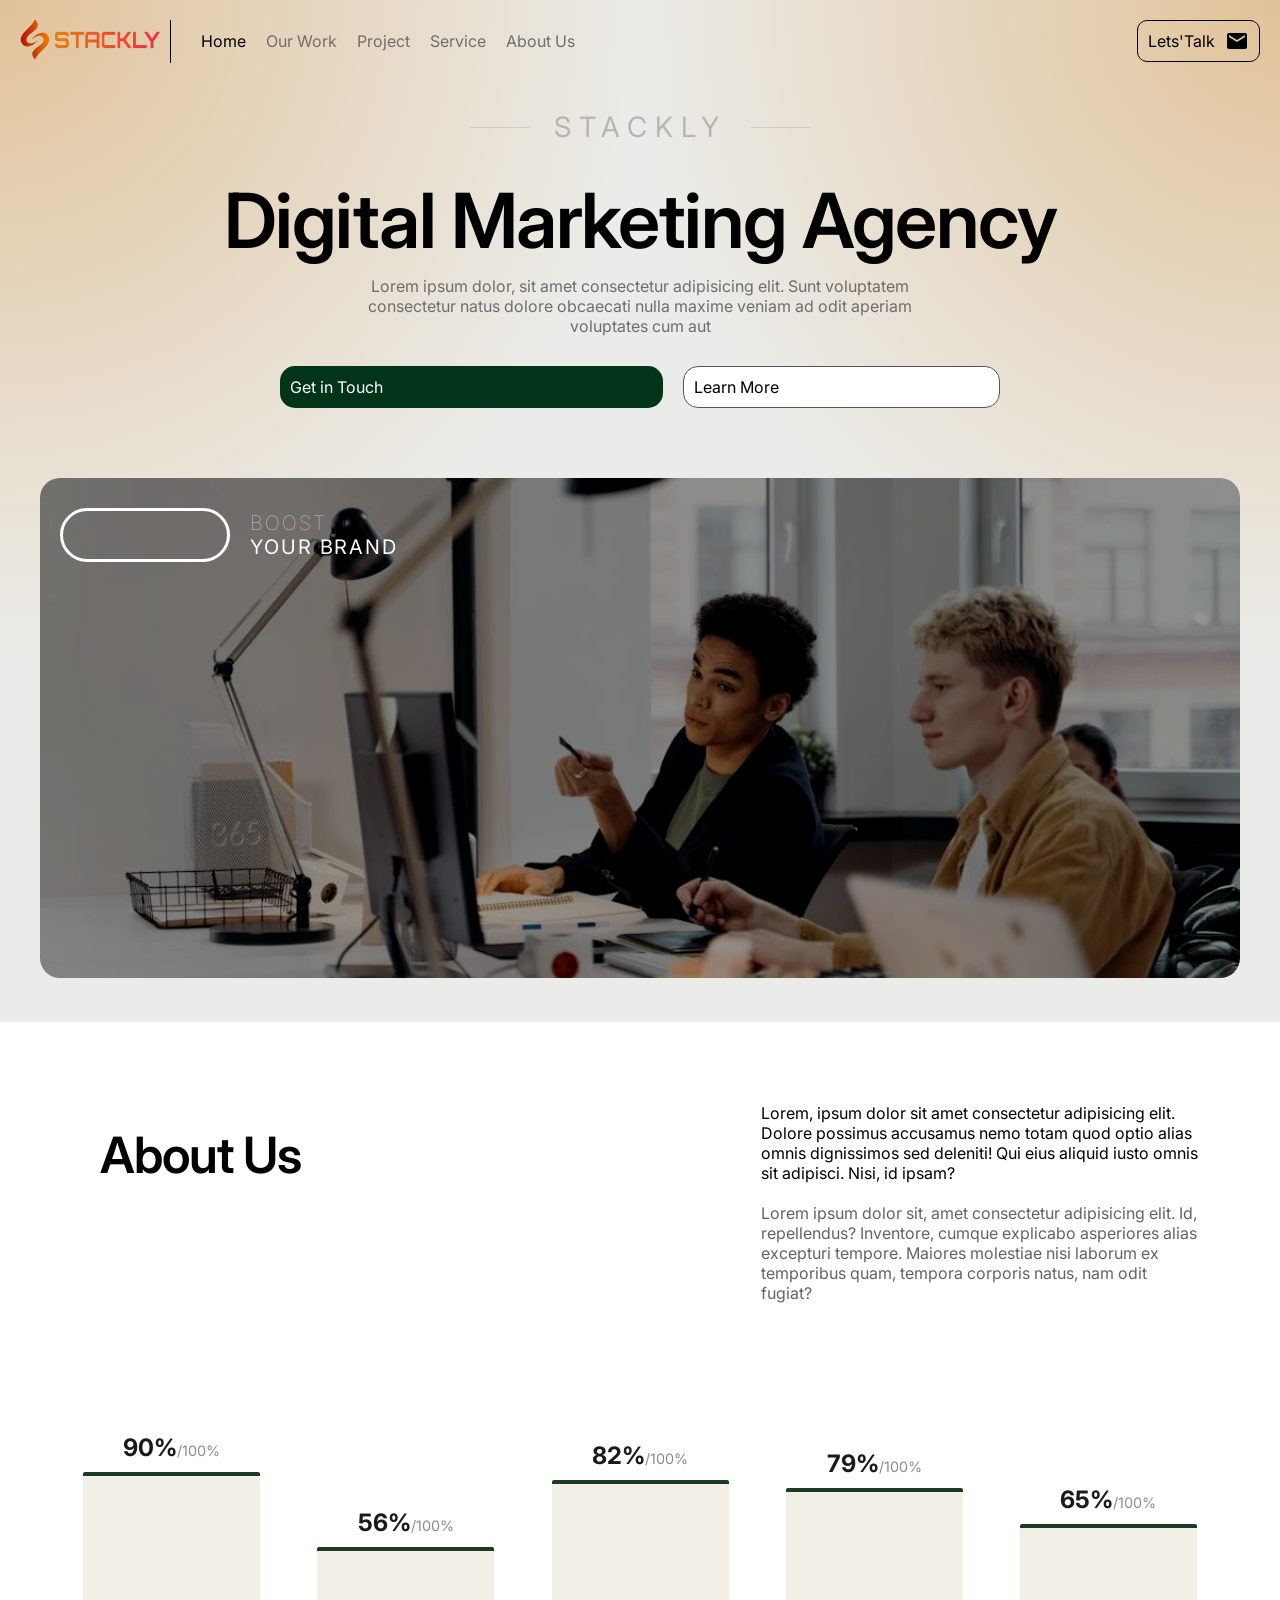
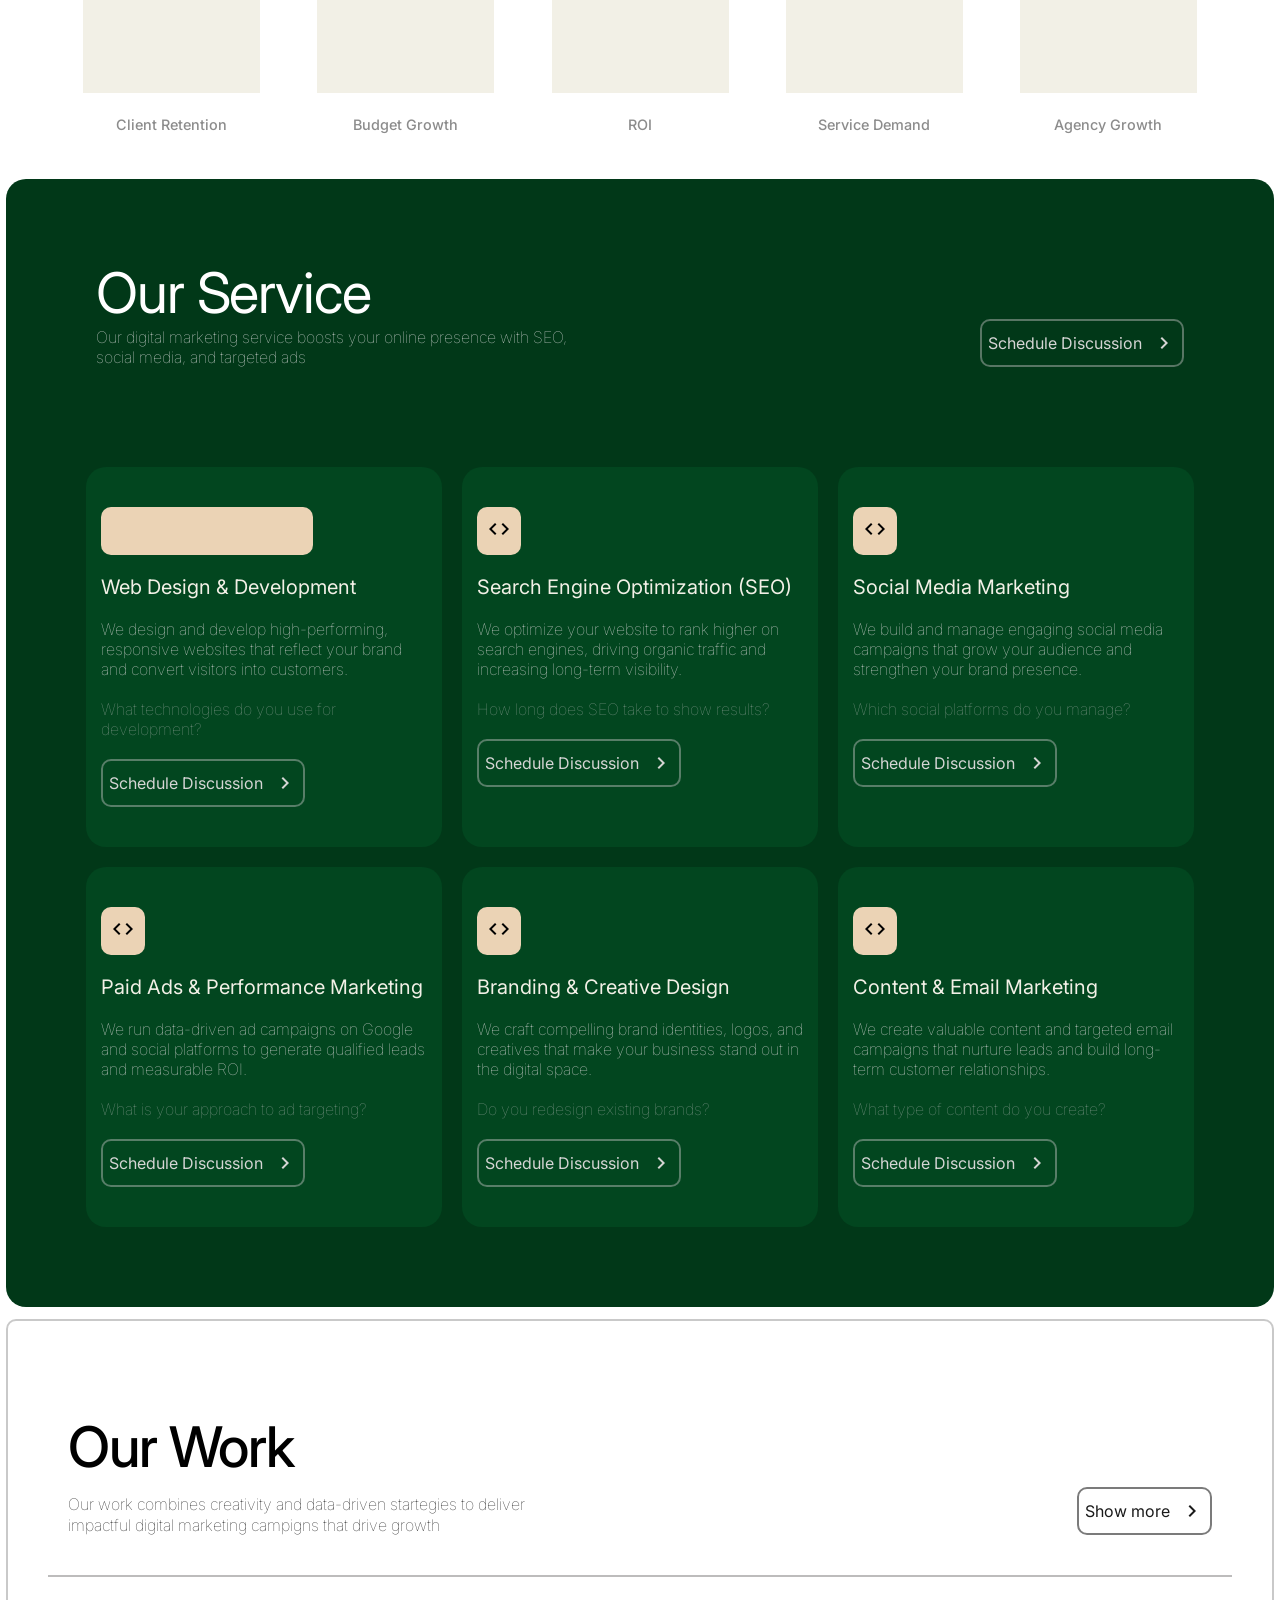
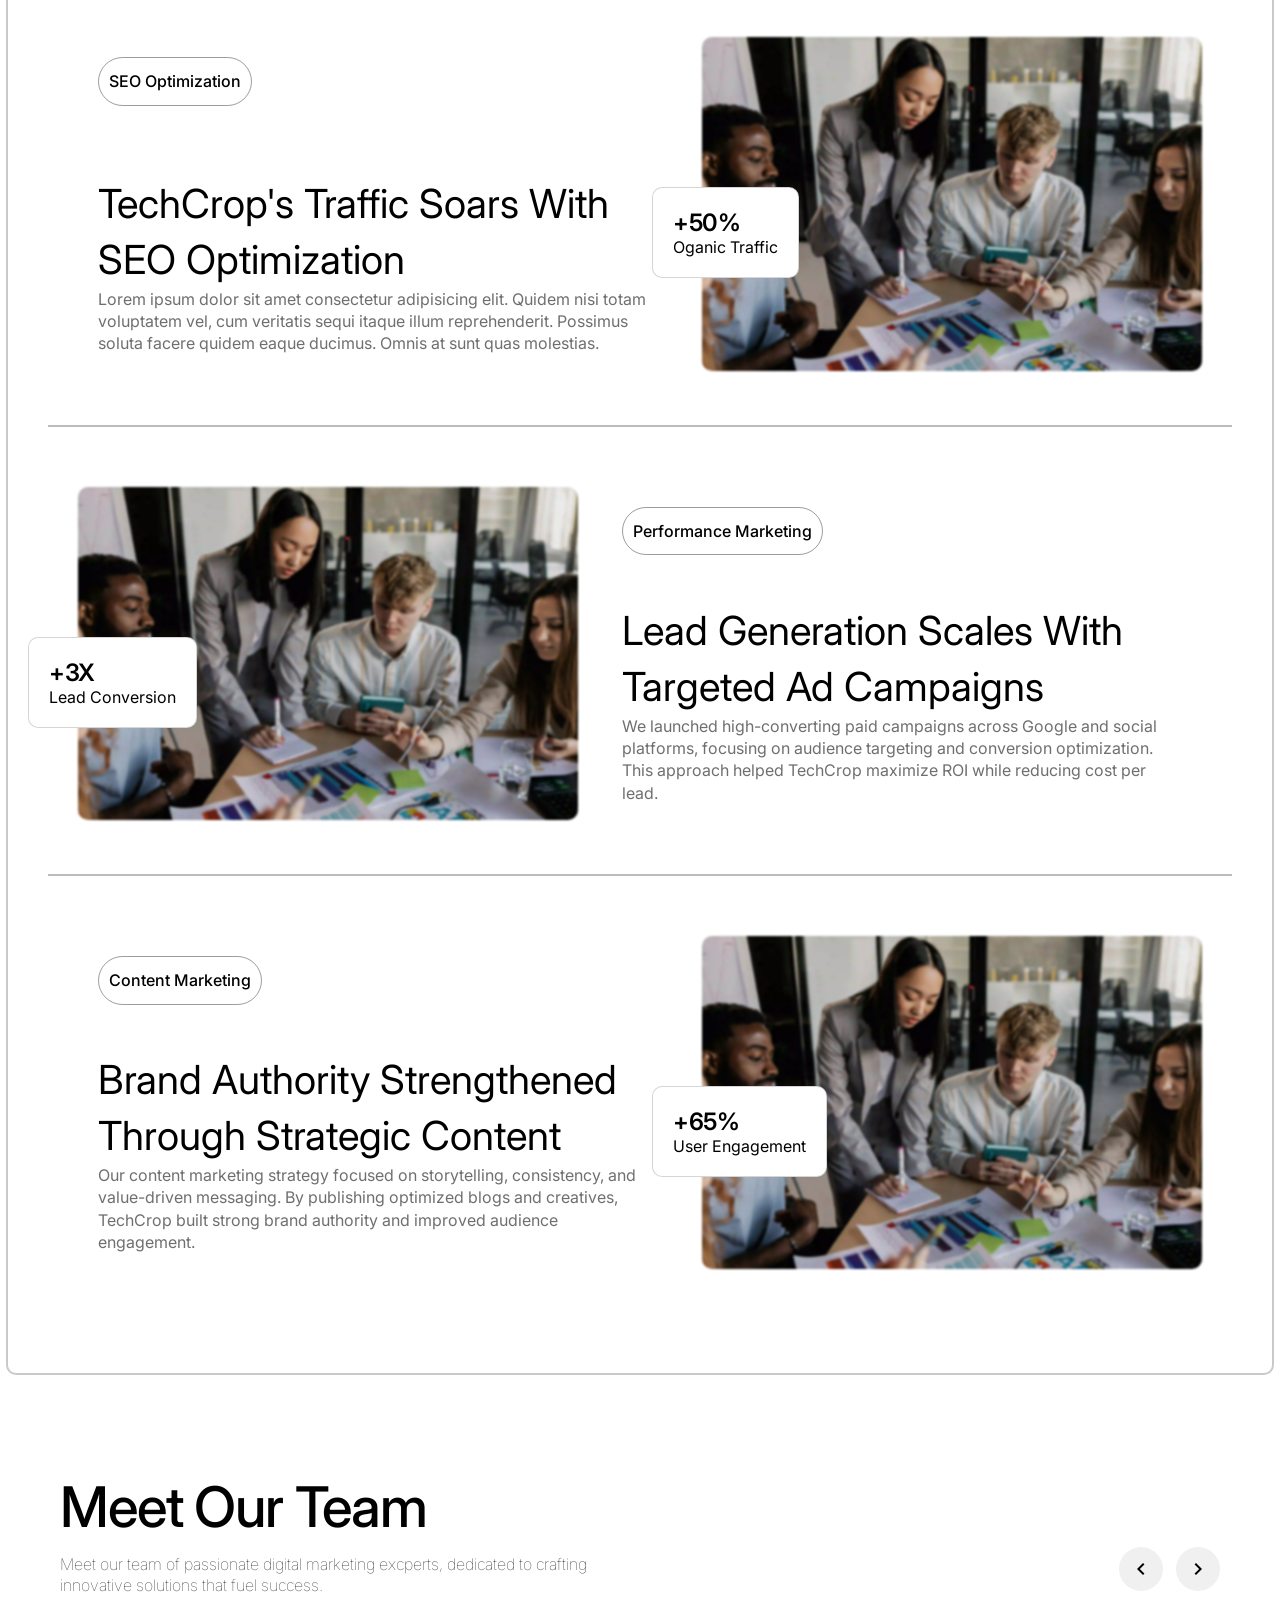
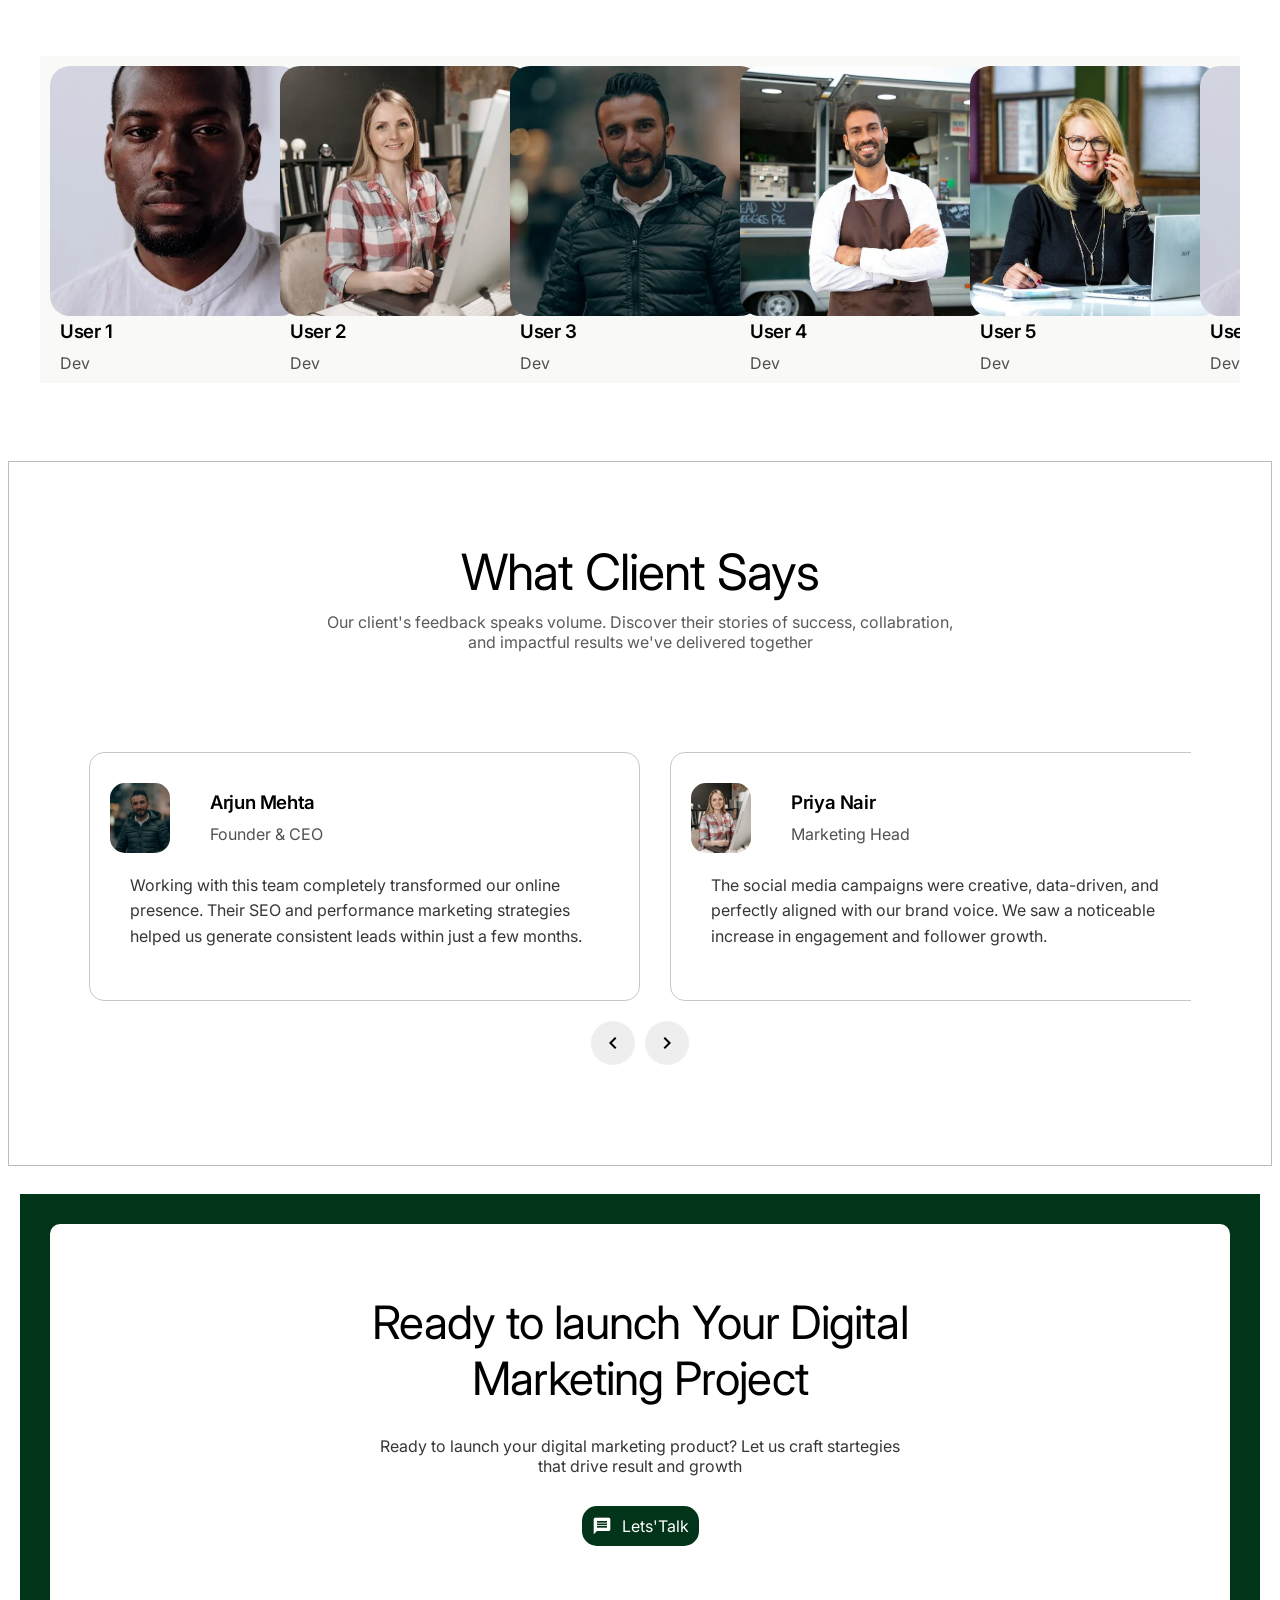
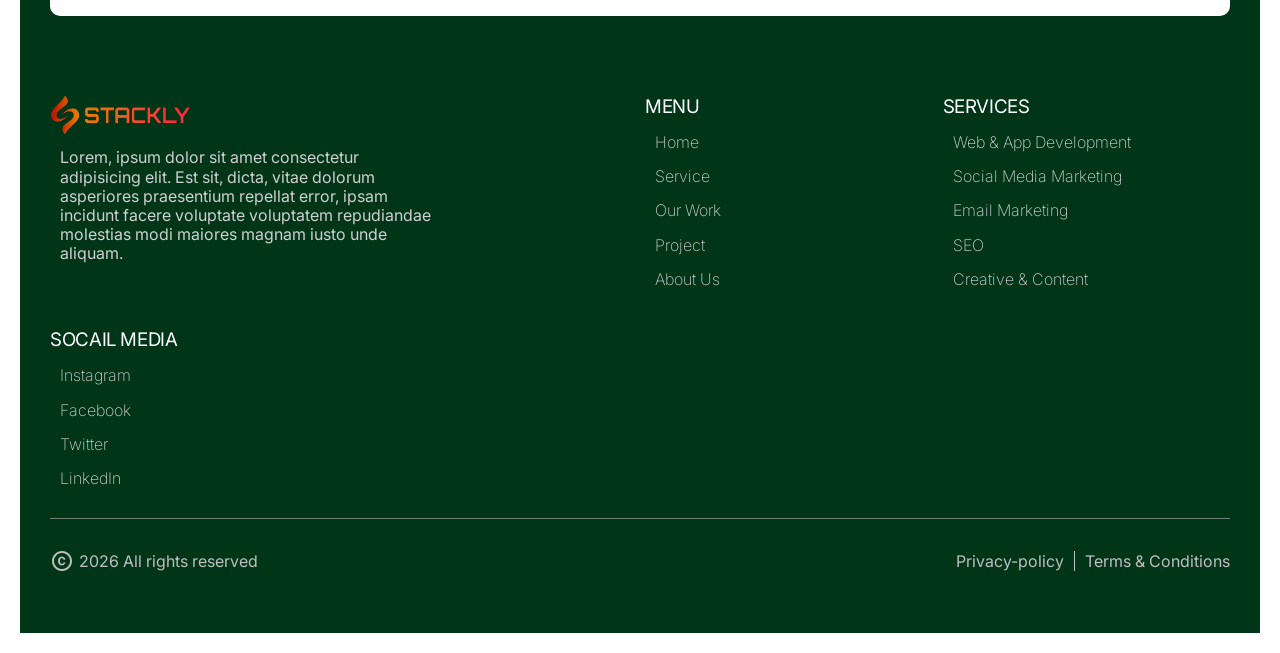
==== index.html @ a21415d7 "Created Homepage" ====
<!DOCTYPE html>
<html lang="en">

<head>
    <meta charset="UTF-8">
    <meta name="viewport" content="width=device-width, initial-scale=1.0">
    <title>Home || Digital Marketing</title>
    <link rel="stylesheet" href="style.css">
    <link href="https://fonts.googleapis.com/icon?family=Material+Icons" rel="stylesheet">
    <link rel="stylesheet" href="https://cdnjs.cloudflare.com/ajax/libs/font-awesome/6.5.1/css/all.min.css">
    <link href="https://cdn.jsdelivr.net/npm/aos@2.3.4/dist/aos.css" rel="stylesheet">
    <link rel="preconnect" href="https://fonts.googleapis.com">
    <link rel="preconnect" href="https://fonts.gstatic.com" crossorigin>
    <link href="https://fonts.googleapis.com/css2?family=Inter:wght@300;400;500;600;700&display=swap" rel="stylesheet">
</head>

<body>
    <header id="main-header">
        <div class="head-cls">
            <div class="head-left">
                <a href="index.html" class="head-logo">
                    <img src="./assets/stackly-logo.webp" alt="Stackly Logo" class="logo">
                </a>
                <div class="menu-items" id="navMenu">
                    <a href="index.html" class="active">Home</a>
                    <a href="404page.html">Our Work</a>
                    <a href="404page.html">Project</a>
                    <a href="404page.html">Service</a>
                    <a href="404page.html">About Us</a>
                    <div class="close-btn material-icons" id="closeMenu">close</div>
                </div>
            </div>
            <div class="head-btn">
                <a href="404page.html">Lets'Talk <span class="material-icons">mail</span> </a>
            </div>
            <div class="hamburger" id="hamburger">
                <span class="material-icons">menu</span>
            </div>
        </div>
    </header>
    <section class="hero">
        <div class="container hero-content">
            <div class="brand-line">
                <span></span>
                <h2 class="brand-text">STACKLY</h2>
                <span></span>
            </div>
            <div class="hero-head">
                <h1>Digital Marketing Agency</h1>
            </div>
            <div class="hero-desc">
                <p>Lorem ipsum dolor, sit amet consectetur adipisicing elit. Sunt voluptatem consectetur natus dolore
                    obcaecati nulla maxime veniam ad odit aperiam voluptates cum aut</p>
            </div>
            <div class="hero-btn">
                <a href="404page.html" class="btn-primary">Get in Touch <span
                        class="material-icons">arrow_outward</span> </a>
                <a href="404page.html" class="btn-secondary">Learn More
                    <span class="material-icons">south_east</span>
                </a>
            </div>
        </div>
        <div class="brand">
            <div class="brand-image">
                <img src="./assets/hero.webp" alt="Hero Image" loading="lazy">
            </div>
            <div class="brand-overlay">
                <div class="brand-icon">
                    <span class="material-icons">rocket</span>
                </div>
                <p>Boost <br> <span>your Brand</span></p>
            </div>
        </div>
    </section>
    <section class="about-us">
        <div class="about-head">
            <h1 class="sec-head">About Us</h1>
            <div class="about-desc">
                <p>Lorem, ipsum dolor sit amet consectetur adipisicing elit. Dolore possimus accusamus nemo totam quod
                    optio alias omnis dignissimos sed deleniti! Qui eius aliquid iusto omnis sit adipisci. Nisi, id
                    ipsam?</p>
                <p class="about-dim">Lorem ipsum dolor sit, amet consectetur adipisicing elit. Id, repellendus?
                    Inventore, cumque explicabo asperiores alias excepturi tempore. Maiores molestiae nisi laborum ex
                    temporibus quam, tempora corporis natus, nam odit fugiat?</p>
            </div>
        </div>

        <div class="chart-wrapper">

            <div class="bar-column">
                <div class="bar-value">90%<span>/100%</span></div>
                <div class="bar-visual" style="--h: 90%;"></div>
                <div class="bar-label">Client Retention</div>
            </div>

            <div class="bar-column">
                <div class="bar-value">56%<span>/100%</span></div>
                <div class="bar-visual" style="--h: 56%;"></div>
                <div class="bar-label">Budget Growth</div>
            </div>

            <div class="bar-column">
                <div class="bar-value">82%<span>/100%</span></div>
                <div class="bar-visual" style="--h: 82%;"></div>
                <div class="bar-label">ROI</div>
            </div>

            <div class="bar-column">
                <div class="bar-value">79%<span>/100%</span></div>
                <div class="bar-visual" style="--h: 79%;"></div>
                <div class="bar-label">Service Demand</div>
            </div>

            <div class="bar-column">
                <div class="bar-value">65%<span>/100%</span></div>
                <div class="bar-visual" style="--h: 65%;"></div>
                <div class="bar-label">Agency Growth</div>
            </div>

        </div>
    </section>
    <section class="services">
        <div class="services-container">
            <div class="services-head-content">
                <div>
                    <h1>Our Service</h1>
                    <p>Our digital marketing service boosts your online presence with SEO,<br>social media, and targeted
                        ads</p>
                </div>
                <div>
                    <a href="404page.html" class="btn-transperant"> Schedule Discussion <span
                            class="material-icons">chevron_right</span> </a>
                </div>
            </div>
            <div class="services-card-grid">
                <div class="services-card">
                    <div class="services-icon"><span class="material-icons">terminal</span></div>
                    <div class="services-head">Web Design & Development</div>
                    <div class="services-desc">We design and develop high-performing, responsive websites that reflect
                        your brand and convert visitors into customers.</div>
                    <div class="services-faq">What technologies do you use for development?</div>
                    <div class="services-cta"><a href="404page.html" class="btn-transperant">Schedule Discussion <span
                                class="material-icons">chevron_right</span> </a></div>
                </div>
                <div class="services-card">
                    <div class="services-icon"><span class="material-icons">code</span></div>
                    <div class="services-head">Search Engine Optimization (SEO)</div>
                    <div class="services-desc">We optimize your website to rank higher on search engines, driving
                        organic traffic and increasing long-term visibility.</div>
                    <div class="services-faq">How long does SEO take to show results?</div>
                    <div class="services-cta"><a href="404page.html" class="btn-transperant">Schedule Discussion <span
                                class="material-icons">chevron_right</span> </a></div>
                </div>
                <div class="services-card">
                    <div class="services-icon"><span class="material-icons">code</span></div>
                    <div class="services-head">Social Media Marketing</div>
                    <div class="services-desc">We build and manage engaging social media campaigns that grow your
                        audience and strengthen your brand presence.</div>
                    <div class="services-faq">Which social platforms do you manage?</div>
                    <div class="services-cta"><a href="404page.html" class="btn-transperant">Schedule Discussion <span
                                class="material-icons">chevron_right</span> </a></div>
                </div>
                <div class="services-card">
                    <div class="services-icon"><span class="material-icons">code</span></div>
                    <div class="services-head">Paid Ads & Performance Marketing</div>
                    <div class="services-desc">We run data-driven ad campaigns on Google and social platforms to
                        generate qualified leads and measurable ROI.</div>
                    <div class="services-faq">What is your approach to ad targeting?</div>

                    <div class="services-cta"><a href="404page.html" class="btn-transperant">Schedule Discussion <span
                                class="material-icons">chevron_right</span> </a></div>
                </div>
                <div class="services-card">
                    <div class="services-icon"><span class="material-icons">code</span></div>
                    <div class="services-head">Branding & Creative Design</div>
                    <div class="services-desc">We craft compelling brand identities, logos, and creatives that make your
                        business stand out in the digital space.</div>
                    <div class="services-faq">Do you redesign existing brands?</div>
                    <div class="services-cta"><a href="404page.html" class="btn-transperant">Schedule Discussion <span
                                class="material-icons">chevron_right</span> </a></div>
                </div>
                <div class="services-card">
                    <div class="services-icon"><span class="material-icons">code</span></div>
                    <div class="services-head">Content & Email Marketing</div>
                    <div class="services-desc">We create valuable content and targeted email campaigns that nurture
                        leads and build long-term customer relationships.</div>
                    <div class="services-faq">What type of content do you create?</div>
                    <div class="services-cta"><a href="404page.html" class="btn-transperant">Schedule Discussion <span
                                class="material-icons">chevron_right</span> </a></div>
                </div>
            </div>
        </div>
    </section>
    <section class="our-work">
        <div class="our-work-container">
            <div class="work-head">
                <div>
                    <h1>Our Work</h1>
                    <p>Our work combines creativity and data-driven startegies to deliver <br> impactful digital
                        marketing
                        campigns that drive growth</p>
                </div>
                <a href="404page.html" class="btn-transperant">Show more <span
                        class="material-icons">chevron_right</span> </a>
            </div>
            <div class="work-content-container">
                <div class="work-content">
                    <div class="work-content-text">
                        <div class="work-chips-head">SEO Optimization</div>
                        <div>
                            <div class="work-head-content">TechCrop's Traffic Soars With SEO Optimization</div>
                            <div class="work-desc">Lorem ipsum dolor sit amet consectetur adipisicing elit. Quidem nisi
                                totam
                                voluptatem vel, cum veritatis sequi itaque illum reprehenderit. Possimus soluta facere
                                quidem
                                eaque ducimus. Omnis at sunt quas molestias.</div>
                        </div>
                    </div>
                    <div class="work-image">
                        <img src="./assets/work1.webp" alt="Image" loading="lazy">
                        <div class="work-overlay">
                            <h1>+50%</h1>
                            <p>Oganic Traffic</p>
                        </div>
                    </div>
                </div>
                <div class="work-content rev">
                    <div class="work-content-text">
                        <div class="work-chips-head">Performance Marketing</div>
                        <div>
                            <div class="work-head-content">
                                Lead Generation Scales With Targeted Ad Campaigns
                            </div>

                            <div class="work-desc">
                                We launched high-converting paid campaigns across Google and social platforms, focusing
                                on audience targeting and conversion optimization. This approach helped TechCrop
                                maximize ROI while reducing cost per lead.
                            </div>
                        </div>
                    </div>
                    <div class="work-image">
                        <img src="./assets/work1.webp" alt="Image" loading="lazy">
                        <div class="work-overlay">
                            <h1>+3X</h1>
                            <p>Lead Conversion</p>
                        </div>
                    </div>
                </div>
                <div class="work-content">
                    <div class="work-content-text">
                        <div class="work-chips-head">Content Marketing</div>
                        <div>
                            <div class="work-head-content">
                                Brand Authority Strengthened Through Strategic Content
                            </div>

                            <div class="work-desc">
                                Our content marketing strategy focused on storytelling, consistency, and value-driven
                                messaging. By publishing optimized blogs and creatives, TechCrop built strong brand
                                authority and improved audience engagement.
                            </div>
                        </div>
                    </div>
                    <div class="work-image">
                        <img src="./assets/work1.webp" alt="Image" loading="lazy">
                        <div class="work-overlay">
                            <h1>+65%</h1>
                            <p>User Engagement</p>
                        </div>
                    </div>
                </div>
            </div>
        </div>
    </section>
    <section class="team container">
        <div class="team-container">
            <div class="sec-head">
                <div>
                    <h1>Meet Our Team</h1>
                    <p>Meet our team of passionate digital marketing excperts, dedicated to crafting innovative
                        solutions that fuel success.</p>
                </div>
                <div class="team-btn">
                    <span id="btn-left" class="material-icons">chevron_left</span>
                    <span id="btn-right" class="material-icons">chevron_right</span>
                </div>
            </div>
            <div class="team-slider">
                <div class="team-grid">
                    <div class="team-content"><img src="./assets/team1.webp" alt="P1">
                        <div class="team-info">
                            <h3>User 1</h3><span class="team-role">Dev</span>
                        </div>
                    </div>
                    <div class="team-content"><img src="./assets/team2.webp" alt="P2">
                        <div class="team-info">
                            <h3>User 2</h3><span class="team-role">Dev</span>
                        </div>
                    </div>
                    <div class="team-content"><img src="./assets/team3.webp" alt="P3">
                        <div class="team-info">
                            <h3>User 3</h3><span class="team-role">Dev</span>
                        </div>
                    </div>
                    <div class="team-content"><img src="./assets/team4.webp" alt="P4">
                        <div class="team-info">
                            <h3>User 4</h3><span class="team-role">Dev</span>
                        </div>
                    </div>
                    <div class="team-content"><img src="./assets/team5.webp" alt="P5">
                        <div class="team-info">
                            <h3>User 5</h3><span class="team-role">Dev</span>
                        </div>
                    </div>
                    <div class="team-content"><img src="./assets/team1.webp" alt="P6">
                        <div class="team-info">
                            <h3>User 6</h3><span class="team-role">Dev</span>
                        </div>
                    </div>
                    <div class="team-content"><img src="./assets/team2.webp" alt="P7">
                        <div class="team-info">
                            <h3>User 7</h3><span class="team-role">Dev</span>
                        </div>
                    </div>
                    <div class="team-content"><img src="./assets/team3.webp" alt="P8">
                        <div class="team-info">
                            <h3>User 8</h3><span class="team-role">Dev</span>
                        </div>
                    </div>
                    <div class="team-content"><img src="./assets/team4.webp" alt="P9">
                        <div class="team-info">
                            <h3>User 9</h3><span class="team-role">Dev</span>
                        </div>
                    </div>
                    <div class="team-content"><img src="./assets/team5.webp" alt="P10">
                        <div class="team-info">
                            <h3>User 10</h3><span class="team-role">Dev</span>
                        </div>
                    </div>
                </div>
            </div>
        </div>
    </section>
    <section class="client">
        <div class="client-container">
            <div class="client-head">
                <h1>What Client Says</h1>
                <p>Our client's feedback speaks volume. Discover their stories of success, collabration, <br> and
                    impactful results we've delivered together</p>
            </div>
            <div class="reviews container">
                <div class="review-window">
                    <div class="client-grid">

                        <div class="client-card">
                            <div class="client-head-card">
                                <img src="./assets/team3.webp" alt="Person 1">
                                <div class="client-info">
                                    <h3>Arjun Mehta</h3>
                                    <p>Founder & CEO</p>

                                </div>
                            </div>
                            <div class="client-review">
                                Working with this team completely transformed our online presence. Their SEO and
                                performance marketing strategies helped us generate consistent leads within just a few
                                months.
                            </div>

                        </div>

                        <div class="client-card">
                            <div class="client-head-card">
                                <img src="./assets/team2.webp" alt="Person 2">
                                <div class="client-info">
                                    <h3>Priya Nair</h3>
                                    <p>Marketing Head</p>
                                </div>
                            </div>
                            <div class="client-review">
                                The social media campaigns were creative, data-driven, and perfectly aligned with our
                                brand voice. We saw a noticeable increase in engagement and follower growth.
                            </div>
                        </div>

                        <div class="client-card">
                            <div class="client-head-card">
                                <img src="./assets/team5.webp" alt="Person 3">
                                <div class="client-info">
                                    <h3>Rahul Sharma</h3>
                                    <p>Co-Founder</p>
                                </div>
                            </div>
                            <div class="client-review">
                                Their performance marketing approach helped us reduce our ad spend while increasing
                                conversions. The team is responsive, transparent, and results-focused.
                            </div>
                        </div>

                        <div class="client-card">
                            <div class="client-head-card">
                                <img src="./assets/team4.webp" alt="Person 4">
                                <div class="client-info">
                                    <h3>Ananya Iyer</h3>
                                    <p>Business Owner</p>
                                </div>
                            </div>
                            <div class="client-review">
                                From website redesign to content strategy, everything was handled professionally. Our
                                brand visibility improved significantly across digital platforms.
                            </div>
                        </div>

                        <div class="client-card">
                            <div class="client-head-card">
                                <img src="./assets/team1.webp" alt="Person 5">
                                <div class="client-info">
                                    <h3>Karthik Subramanian</h3>
                                    <p>Managing Director</p>
                                </div>
                            </div>
                            <div class="client-review">
                                Their digital marketing expertise helped us scale faster than expected. Regular
                                reporting and clear communication made the entire process smooth and effective.
                            </div>
                        </div>

                    </div>
                    <div class="client-btn">
                        <span id="review-prev" class="material-icons">chevron_left</span>
                        <span id="review-next" class="material-icons">chevron_right</span>
                    </div>
                </div>
            </div>
        </div>
    </section>
    <section class="footer-cta">
        <div class="footer-cta-container">
            <div class="cta">
                <div class="cta-container">
                    <h1>Ready to launch Your Digital <br> Marketing Project</h1>
                    <p>Ready to launch your digital marketing product? Let us craft startegies <br> that drive result
                        and
                        growth</p>
                    <a href="404page.html" class="btn-primary"> <span class="material-icons"> message</span> Lets'Talk
                    </a>
                </div>
            </div>
            <footer>
                <div class="footer-container">
                    <div class="footer-logo">
                        <img src="./assets/stackly-logo.webp" alt="LOGO" class="logo">
                        <p>Lorem, ipsum dolor sit amet consectetur adipisicing elit. Est sit, dicta, vitae dolorum
                            asperiores praesentium repellat error, ipsam incidunt facere voluptate voluptatem
                            repudiandae molestias modi maiores magnam iusto unde aliquam.</p>
                    </div>
                    <div class="footer-content">
                        <h3 class="footer-head">Menu</h3>
                        <a href="index.html">Home</a>
                        <a href="404page.html">Service</a>
                        <a href="404page.html">Our Work</a>
                        <a href="404page.html">Project </a>
                        <a href="404page.html">About Us</a>
                    </div>
                    <div class="footer-content">
                        <h3 class="footer-head">Services</h3>
                        <a href="404page.html">Web & App Development</a>
                        <a href="404page.html">Social Media Marketing</a>
                        <a href="404page.html">Email Marketing</a>
                        <a href="404page.html">SEO </a>
                        <a href="404page.html">Creative & Content</a>
                    </div>
                    <div class="footer-content">
                        <h3 class="footer-head">Socail Media</h3>
                        <a href="404page.html">Instagram</a>
                        <a href="404page.html">Facebook</a>
                        <a href="404page.html">Twitter</a>
                        <a href="404page.html">LinkedIn </a>
                    </div>
                </div>
                <div class="footer-copy">
                    <p> <span class="material-icons"> copyright</span> 2026 All rights reserved</p>
                    <div class="legel-link">
                        <a href="404page.html" class="legel-bor">Privacy-policy</a>
                        <a href="404page.html">Terms & Conditions</a>
                    </div>
                </div>
            </footer>
        </div>
    </section>
    <script>
        const header = document.getElementById('main-header');
        window.addEventListener('scroll', () => {
            if (window.scrollY > 50) {
                header.classList.add('scrolled');
            } else {
                header.classList.remove('scrolled');
            }
        });
    </script>
    <script>
        document.addEventListener('DOMContentLoaded', () => {
            const track = document.querySelector('.team-grid');
            const btnLeft = document.getElementById('btn-left');
            const btnRight = document.getElementById('btn-right');

            // Configuration
            let currentIndex = 0;
            const totalItems = document.querySelectorAll('.team-content').length;

            // --- UPDATED LOGIC HERE ---
            // If screen is <= 768px, return 1. Otherwise return 6.
            const getItemsToShow = () => window.innerWidth <= 768 ? 1 : 6;

            let itemsToShow = getItemsToShow();
            let maxIndex = totalItems - itemsToShow;

            // Auto-play state
            let autoPlayDirection = 1;
            let autoPlayInterval;

            // Recalculate on window resize
            window.addEventListener('resize', () => {
                itemsToShow = getItemsToShow();
                maxIndex = totalItems - itemsToShow;

                // Safety check: if we resized and index is now out of bounds
                if (currentIndex > maxIndex) currentIndex = maxIndex;

                updateCarousel();
            });

            function updateCarousel() {
                if (currentIndex < 0) currentIndex = 0;
                if (currentIndex > maxIndex) currentIndex = maxIndex;

                // Math: If showing 1 item, move 100% per slide.
                // If showing 6 items, move 16.66% per slide.
                const percentage = currentIndex * (100 / itemsToShow);
                track.style.transform = `translateX(-${percentage}%)`;
            }

            // --- Auto Play (Ping Pong) ---
            function startAutoPlay() {
                stopAutoPlay();
                autoPlayInterval = setInterval(() => {
                    currentIndex += autoPlayDirection;

                    if (currentIndex >= maxIndex) {
                        currentIndex = maxIndex;
                        autoPlayDirection = -1; // Reverse to Left
                    } else if (currentIndex <= 0) {
                        currentIndex = 0;
                        autoPlayDirection = 1; // Reverse to Right
                    }

                    updateCarousel();
                }, 3000);
            }

            function stopAutoPlay() {
                clearInterval(autoPlayInterval);
            }

            // Buttons
            btnRight.addEventListener('click', () => {
                stopAutoPlay();
                if (currentIndex < maxIndex) {
                    currentIndex++;
                    updateCarousel();
                }
                startAutoPlay();
            });

            btnLeft.addEventListener('click', () => {
                stopAutoPlay();
                if (currentIndex > 0) {
                    currentIndex--;
                    updateCarousel();
                }
                startAutoPlay();
            });

            // Init
            updateCarousel();
            startAutoPlay();
        });
    </script>
    <script>
        document.addEventListener('DOMContentLoaded', () => {
            const track = document.querySelector('.client-grid');
            const btnNext = document.getElementById('review-next');
            const btnPrev = document.getElementById('review-prev');

            // Configuration
            let currentIndex = 0;
            const totalItems = document.querySelectorAll('.client-card').length;

            // LOGIC: Show 1 on mobile, 2 on desktop
            const getItemsToShow = () => window.innerWidth <= 768 ? 1 : 2;

            let itemsToShow = getItemsToShow();
            let maxIndex = totalItems - itemsToShow;

            let autoPlayDirection = 1; // 1 = Forward, -1 = Backward
            let autoPlayInterval;

            // Handle Resize
            window.addEventListener('resize', () => {
                itemsToShow = getItemsToShow();
                maxIndex = totalItems - itemsToShow;
                if (currentIndex > maxIndex) currentIndex = maxIndex;
                updateCarousel();
            });

            function updateCarousel() {
                // Safety check for bounds
                if (currentIndex < 0) currentIndex = 0;
                if (currentIndex > maxIndex) currentIndex = maxIndex;

                // Math: 
                // If showing 2 items: move 50% per slide.
                // If showing 1 item: move 100% per slide.
                const percentage = currentIndex * (100 / itemsToShow);
                track.style.transform = `translateX(-${percentage}%)`;
            }

            // --- Auto Play (Ping Pong) ---
            function startAutoPlay() {
                stopAutoPlay(); // Clear existing
                autoPlayInterval = setInterval(() => {
                    currentIndex += autoPlayDirection;

                    // Bounce logic
                    if (currentIndex >= maxIndex) {
                        currentIndex = maxIndex;
                        autoPlayDirection = -1; // Switch to moving Left
                    } else if (currentIndex <= 0) {
                        currentIndex = 0;
                        autoPlayDirection = 1; // Switch to moving Right
                    }

                    updateCarousel();
                }, 3500); // 3.5 seconds per slide
            }

            function stopAutoPlay() {
                clearInterval(autoPlayInterval);
            }

            // Button Events
            btnNext.addEventListener('click', () => {
                stopAutoPlay();
                if (currentIndex < maxIndex) {
                    currentIndex++;
                    updateCarousel();
                }
                startAutoPlay();
            });

            btnPrev.addEventListener('click', () => {
                stopAutoPlay();
                if (currentIndex > 0) {
                    currentIndex--;
                    updateCarousel();
                }
                startAutoPlay();
            });

            // Initialize
            updateCarousel();
            startAutoPlay();
        });
    </script>
    <script>
        const hamburger = document.getElementById("hamburger");
        const navMenu = document.getElementById("navMenu");
        const closeMenu = document.getElementById("closeMenu");

        function openMenu() {
            navMenu.classList.add("active");
            closeMenu.classList.add("active");
            document.body.style.overflow = "hidden";
        }

        function closeNav() {
            navMenu.classList.remove("active");
            closeMenu.classList.remove("active");
            document.body.style.overflow = "";
        }

        hamburger.addEventListener("click", openMenu);
        closeMenu.addEventListener("click", closeNav);

        // Optional: close menu when clicking a link
        document.querySelectorAll(".nav-items a").forEach(link => {
            link.addEventListener("click", closeNav);
        });
    </script>
</body>

</html>
---- style.css ----
:root {
    --light-white: rgb(110, 109, 109);
    --black: black;
}

:root {
    --bg-color: #F9F7F2;
    --bar-color: #F2F0E6;
    /* The bar fill color */
    --accent-color: #1B3B24;
    /* The green top border */
    --text-main: #1a1a1a;
    --text-sub: #8c8c8c;
}

* {
    margin: 0;
    padding: 0;
    box-sizing: border-box;
}

body {
    overflow-x: hidden;
    font-family: 'Inter', -apple-system, BlinkMacSystemFont, "Helvetica Neue", Arial, sans-serif;
    -webkit-font-smoothing: antialiased;
    -moz-osx-font-smoothing: grayscale;
}

h1,
h2,
h3 {
    letter-spacing: -0.02em;
    font-weight: 600;
}

.container {
    padding: 70px 40px !important;
}

a {
    text-decoration: none;
}

img {
    width: 100%;
}

.btn-primary {
    padding: 10px 10px;
    display: flex;
    align-items: center;
    gap: 10px;
    background-color: #02341a;
    border-radius: 15px;
    text-align: center;
    color: white;
}

.btn-secondary {
    padding: 10px 10px;
    display: flex;
    align-items: center;
    gap: 10px;
    background-color: white;
    border-radius: 15px;
    text-align: center;
    color: black;
    border: 1px solid rgb(87, 86, 86);
}

.btn-primary span {
    font-size: 20px;
}

.btn-secondary span {
    font-size: 20px;
}

header {
    position: fixed;
    top: 0;
    width: 100%;
    padding: 20px;
    z-index: 1000;
    transition: all 0.3s ease-in;
}

header.scrolled {
    background-color: #ffffff;
    box-shadow: 0 4px 6px -1px rgba(0, 0, 0, 0.1);
}

.logo {
    width: 140px;
}

.head-cls {
    display: flex;
    flex-direction: row;
    justify-content: space-between;
    align-items: center;
}

.head-left {
    display: flex;
    flex-direction: row;
    align-items: center;
    gap: 30px;
}

.head-logo {
    padding-right: 10px;
    border-right: 1px solid black;
}

.menu-items {
    display: flex;
    flex-direction: row;
    gap: 20px;
}

.menu-items a {
    color: var(--light-white);
    transition: all 0.3s ease;
}

.menu-items .active {
    color: var(--black);
}

.menu-items a:hover {
    color: var(--black);
}

.head-btn a {
    padding: 8px 10px;
    border: 1px solid;
    display: flex;
    align-items: center;
    justify-content: center;
    gap: 10px;
    color: var(--black);
    border-radius: 10px;
}

@media (max-width:768px) {
    .menu-items {
        display: none;
    }

    .head-btn {
        display: none;
    }
}

.hamburger {
    display: none;
    cursor: pointer;
}

.nav-items .close-btn {
    display: none;
}

.close-btn {
    position: fixed;
    top: 30px;
    right: 30px;
    font-size: 36px;
    color: #fff;
    cursor: pointer;
    z-index: 1001;
    display: none !important;
}

header,
.header-items {
    overflow: visible !important;
}

@media (max-width: 768px) {
    .head-logo {
        z-index: 10000;
    }

    .menu-items {
        position: fixed;
        inset: 0;
        width: 100vw;
        height: 100vh;
        background: #090d20;
        display: flex !important;
        flex-direction: column;
        align-items: center;
        justify-content: center;
        gap: 28px;
        transform: translateY(-100%);
        transition: transform 0.4s ease;
        z-index: 9999;
    }

    .menu-items.active {
        transform: translateY(0);
        color: white !important;
    }

    .menu-items a {
        color: #a7a7a7;
        font-size: 26px;
        font-weight: 600;
        text-decoration: none;
    }

    .menu-items .active {
        color: white;
    }

    .menu-items a:hover {
        color: white;
    }

    .hamburger {
        display: flex;
        align-items: center;
        justify-content: center;
        font-size: 32px;
        cursor: pointer;
        color: rgb(0, 0, 0);
    }

    .head-btn {
        display: none;
    }

    .close-btn.active {
        display: block !important;
    }
}


.hero {
    min-height: 100vh;
    padding: 40px;
    background-image:
        radial-gradient(circle at top left, rgba(223, 185, 135, 0.816) 0%, transparent 40%),

        radial-gradient(circle at top right, rgba(223, 185, 135, 0.816) 0%, transparent 40%);

    background-repeat: no-repeat;
    background-color: #ebece9;
    border-bottom: 1px solid white;
}

.hero-content {
    padding: 120px;
    text-align: center;
    display: flex;
    flex-direction: column;
    align-items: center;
    justify-content: center;
    gap: 10px;
}

.brand-line {
    display: flex;
    align-items: center;
    justify-content: center;
    gap: 24px;
    margin-bottom: 20px;
}

.brand-line span {
    width: 60px;
    height: 1px;
    background: #bfbfbf;
    opacity: 0.6;
}

.brand-text {
    font-size: 28px;
    letter-spacing: 8px;
    font-weight: 400;
    color: #b5b5b5;
    text-transform: uppercase;
    font-family: "Poppins", "Inter", sans-serif;
}

.hero-head h1 {
    text-align: center;
    font-size: 76px;
}

@media (max-width:678px) {
    .hero-content {
        padding: 50px;
    }

    .hero-head h1 {
        font-size: 50px;
    }

    .brand-line span {
        width: 30px;
    }

    .hero-desc p {
        width: 100%;
    }

    .brand-image img {
        padding: 0px !important;
        height: 300px !important;
    }

    .hero {
        padding: 10px;
        padding-top: 60px !important;
    }
}

.hero-desc p {
    font-size: 16px;
    max-width: 600px;
    color: var(--light-white);
}

.hero-btn {
    display: flex;
    flex-direction: row;
    gap: 20px;
    margin-top: 20px;
}

.brand {
    position: relative;
}

.brand-image img {
    width: 100%;
    height: 500px;
    object-fit: cover;
    filter: brightness(0.6) contrast(1.1);
    border-radius: 20px;
}

.brand-overlay {
    position: absolute;
    left: 20px;
    top: 30px;
    z-index: 100;
    display: flex;
    gap: 20px;
    align-items: center;
    text-transform: uppercase;
    letter-spacing: 1.9px;
}

.brand-icon {
    color: white;
    padding: 10px 10px;
    border: 3px solid white;
    border-radius: 50px;
}

.brand-overlay p {
    color: rgb(216, 214, 214);
    font-weight: 100;
    font-size: 20px;
}

.brand-overlay span {
    color: white;
    font-weight: 400;
}

.about-us {
    display: flex;
    flex-direction: column;

}

.about-head {
    padding: 80px;
    display: flex;
    align-items: start;
    justify-content: space-between;
    /* gap: 50%; */
}

.sec-head {
    flex-grow: 1;
    font-size: 50px;
}

.about-desc {
    flex: 1;
    display: flex;
    flex-direction: column;
    gap: 20px;
}

.about-desc .about-dim {
    color: #646363;
}

.chart-wrapper {
    padding: 50px 50px;
    height: 40vh;
    min-height: 300px;
    display: flex;
    justify-content: space-evenly;
    align-items: flex-end;
    gap: 2%;
}

.bar-column {
    display: flex;
    flex-direction: column;
    justify-content: flex-end;
    align-items: center;
    height: 100%;
    width: 15%;
    position: relative;
}

.bar-visual {
    width: 100%;
    height: var(--h);
    background-color: var(--bar-color);
    border-top: 4px solid var(--accent-color);
    transition: height 1s ease-out;
    border-radius: 2px 2px 0 0;
}

.bar-value {
    margin-bottom: 10px;
    font-size: 1.5rem;
    font-weight: 700;
    color: var(--text-main);
    text-align: center;
}

.bar-value span {
    font-size: 0.9rem;
    font-weight: 400;
    color: var(--text-sub);
}

.bar-label {
    position: absolute;
    bottom: -40px;
    font-size: 0.9rem;
    color: var(--text-sub);
    font-weight: 500;
    text-align: center;
    width: 100%;
}

@media (max-width: 600px) {
    .bar-value {
        font-size: 1rem;
    }

    .bar-value span {
        display: none;
    }

    .bar-label {
        font-size: 0.7rem;
    }
}

@media (max-width: 600px) {
    .chart-wrapper {
        padding: 20px 20px;
    }

    .about-us {
        flex-direction: column-reverse;
    }

    .about-head {
        flex-direction: column;
        padding: 20px 20px;
        gap: 20px;
        /* text-align: center; */
        line-height: 1.3;
        text-align: justify;
    }
}

.services {
    margin-top: 30px;
    padding: 6px;
}

.services-container {
    background-color: #013818;
    /* height: 100vh; */
    border-radius: 20px;
    padding: 30px;
}

.services-head-content {
    display: flex;
    flex-direction: row;
    justify-content: space-between;
    align-items: end;
    padding: 50px 60px;
}

.services-head-content h1 {
    color: white;
    font-size: 56px;
    font-weight: 400;
}

.services-head-content p {
    color: #dadbda;
    font-weight: 100;
}

.btn-transperant {
    display: flex;
    flex-direction: row;
    gap: 10px;
    align-items: center;
    padding: 10px 6px;
    border: 2px solid rgba(195, 195, 195, 0.447);
    border-radius: 10px;
    color: #d5d5d4;
}

.services-card-grid {
    display: grid;
    grid-template-columns: repeat(auto-fit, minmax(350px, 1fr));
    gap: 20px;
    padding: 50px
}

.services-card {
    background-color: #02461F;
    padding: 40px 15px;
    display: flex;
    flex-direction: column;
    gap: 20px;
    align-items: flex-start;
    border-radius: 20px;
}

.services-icon {
    background-color: #EBD3B5;
    padding: 10px;
    border-radius: 10px;
}

.services-head {
    color: #F2F0E6;
    font-size: 20px;
}

.services-desc {
    color: #d5d5d4;
    font-weight: 100;
}

.services-faq {
    color: #c4c4c4a0;
    font-weight: 100;
}

@media (max-width:478px) {
    .services-card-grid {
        grid-template-columns: repeat(auto-fit, minmax(250px, 1fr));
        padding: 0px;
    }

    .services-head-content {
        padding: 10px;
        flex-direction: column;
        gap: 30px;
    }

    .services-head-content .btn-transperant {
        display: none;
    }

    .services-container {
        padding: 10px;
    }
}

.our-work {
    margin-top: 20px;
    border: 2px solid rgba(0, 0, 0, 0.21);
    margin: 6px;
    border-radius: 10px;
}

.our-work-container {
    padding: 70px 40px !important;
}

.sec-head {
    display: flex;
    flex-direction: row;
    align-items: flex-end;
    flex-wrap: wrap;
    justify-content: space-between;
    padding: 20px;
    padding-bottom: 40px;
    line-height: 1.3;
}

.sec-head h1 {

    color: black;
    font-size: 56px;
    font-weight: 500;
}

.sec-head p {
    color: #1b1b1b;
    font-weight: 100;
    margin-top: 10px;
    font-size: 16px;
    max-width: 600px;
}

.work-head {
    display: flex;
    flex-direction: row;
    align-items: flex-end;
    flex-wrap: wrap;
    justify-content: space-between;
    padding: 20px;
    padding-bottom: 40px;
    line-height: 1.3;
}

.work-head h1 {
    color: black;
    font-size: 56px;
    font-weight: 500;
}

.work-head p {
    color: #1b1b1b;
    font-weight: 100;
    margin-top: 10px;
}

.work-head .btn-transperant {
    color: #1a1a1a;
    border: 2px solid rgba(0, 0, 0, 0.516);
}

.work-content-container {
    display: flex;
    flex-direction: column;
    flex-wrap: wrap;
    gap: 20px;
}

.work-content {
    display: flex;
    flex-direction: row;
    justify-content: space-between;
    border-top: 2px solid rgba(85, 83, 83, 0.388);
    padding: 30px;
    padding-top: 60px;
}

.work-content-text {
    max-width: 600px;
    display: flex;
    flex-direction: column;
    align-items: flex-start;
    gap: 30px;
    justify-content: space-between;
    line-height: 1.4;
    padding: 20px;
}

.work-chips-head {
    padding: 12px 10px;
    border: 1px solid rgba(0, 0, 0, 0.389);
    border-radius: 30px;
    font-weight: 500;
}

.work-head-content {
    font-size: 40px;
}

.work-desc {
    color: #6f6f6e;
}

.work-image {
    position: relative;
}

.work-image img {
    width: 500px;
    object-fit: cover;
    border-radius: 10px;
    filter: blur(1.1px);
}

.work-overlay {
    position: absolute;
    top: 150px;
    background-color: white;
    padding: 20px;
    border-radius: 10px;
    left: -50px;
    border: 1px solid rgba(0, 0, 0, 0.163);
}

.work-content-container .rev {
    flex-direction: row-reverse;
}

@media (max-width:900px) {
    .work-content {
        flex-direction: column;
    }

    .work-content-container .rev {
        flex-direction: column-reverse;
    }

    .work-image img {
        width: 100%;
    }

    .our-work-container {
        padding: 20px 10px !important;
    }
}

@media (max-width:678px) {
    .work-overlay {
        top: 50px;
        left: -10px;
        padding: 5px;
    }

    .work-image img {
        width: 270px !important;
    }
}

@media (max-width:478px) {
    .work-image img {
        width: 250px;
    }

    .work-content {
        padding: 10px;
    }

    .work-content-text {
        padding: 10px
    }
}


.team-slider {
    overflow: hidden;
    width: 100%;
    margin-top: 20px;
    background-color: #F9FAF7;
}

.team-grid {
    /* display: grid;
    grid-template-columns: repeat(auto-fit, minmax(250px, 1fr));
    gap: 20px;
    padding: 20px; */
    display: flex;
    transition: transform 0.5s ease-in-out;
    gap: 30px
}

.team-content {
    flex: 0 0 16.666%;
    max-width: 16.666%;
    padding: 10px;
    box-sizing: border-box;
    text-align: start;
}

.team-btn span {
    cursor: pointer;
    background: #f0f0f0;
    padding: 10px;
    border-radius: 50%;
    user-select: none;
}

.team-btn span:hover {
    background: #ddd;
}

@media (max-width: 768px) {
    .team-content {
        flex: 0 0 100%;
        max-width: 100%;
        display: flex;
        flex-direction: column;
        align-items: center;
    }

    .team-grid {
        gap: 0;
    }
}

.team-grid img {
    width: 250px;
    height: 250px;
    object-fit: cover;
    border-radius: 20px;
}

.team-info {
    display: flex;
    flex-direction: column;
    gap: 10px;
    margin-left: 10px;
}

.team-info span {
    color: #504f4f;
}

.client {
    padding: 8px;
}

.client-container {
    padding: 30px 40px;
    border: 1px solid rgba(0, 0, 0, 0.262);
    padding-top: 50px;
}

.client-head {
    display: flex;
    flex-direction: column;
    align-items: center;
    justify-content: center;
    padding: 30px;
    gap: 10px;
    text-align: center;
}

.client-head h1 {
    font-size: 50px;
    font-weight: 400;
}

.client-head p {
    color: #5c5a5a;
}

.review-window {
    overflow: hidden;
    width: 100%;
    position: relative;
}

.client-grid {
    display: flex;
    transition: transform 0.5s ease-in-out;
    width: 100%;
    gap: 30px;
}

.client-card {
    flex: 0 0 50%;
    max-width: 50%;
    padding: 30px 20px;
    box-sizing: border-box;
    border: 1px solid rgba(0, 0, 0, 0.221);
    border-radius: 15px;
}

.client-head-card {
    display: flex;
    gap: 40px;
    align-items: center;
}

.client-info {
    display: flex;
    flex-direction: column;
    gap: 10px;
}

.client-info p {
    color: #505150;
}

.client-head-card img {
    width: 60px;
    height: 70px;
    object-fit: cover;
    border-radius: 15px;
}

.client-review {
    /* background: #f9f9f9; */
    padding: 20px;
    border-radius: 8px;
    color: #373636;
    line-height: 1.6;
}

.client-btn {
    display: flex;
    justify-content: center;
    gap: 10px;
    margin-top: 20px;
}

.client-btn span {
    cursor: pointer;
    padding: 10px;
    background: #eee;
    border-radius: 50%;
    user-select: none;
}

.client-btn span:hover {
    background: #ccc;
}

@media (max-width: 768px) {
    .client-card {
        flex: 0 0 100%;
        max-width: 100%;
    }

    .client-card {
        padding: 10px;
    }

    .client-container {
        padding: 10px 10px;
    }

    .client-grid {
        gap: 0;
    }
}

.footer-cta {
    padding: 20px;
}

.footer-cta-container {
    background-color: #003518;
    padding: 30px;
}

.cta {
    background-color: white;
    padding: 70px;
    border-radius: 10px;
}

.cta-container {
    display: flex;
    align-items: center;
    flex-direction: column;
    justify-content: center;
    text-align: center;
    gap: 30px;
}

.cta-container h1 {
    font-size: 46px;
    font-weight: 400;
}

.cta-container p {
    color: #373636;
}

.footer-container {
    padding: 30px;
    display: grid;
    grid-template-columns: repeat(auto-fit, minmax(200px, 1fr));
    gap: 40px;
    /* height: 60vh; */
    line-height: 1.2;
    padding-top: 80px;
    padding-left: 0px;
    border-bottom: 1px solid rgba(188, 188, 188, 0.578);
}

.footer-logo {
    /* width: 600px; */
    grid-column: span 2;
    width: 400px;
}

.footer-logo p {
    color: #d0d0cf;
    padding: 10px;
}

.footer-content {
    display: flex;
    flex-direction: column;
    gap: 15px;
}

.footer-content .footer-head {
    color: white;
    text-transform: uppercase;
    font-weight: 400;
}

.footer-content a {
    text-indent: 10px;
    color: #d2d1d1;
    font-weight: 200;
}

.footer-copy {
    padding: 30px 0px;
    display: flex;
    align-items: center;
    justify-content: space-between;
    color: #bfbfbf;
}

.footer-copy p {
    display: flex;
    flex-direction: row;
    align-items: center;
    gap: 5px
}

.legel-link {
    display: flex;
    flex-direction: row;
    gap: 10px;
    align-items: center;
}

.legel-link a {
    color: #bfbfbf;
}

.legel-bor {
    border-right: 1px solid #bfbfbf;
    padding: 0px 10px;
}

@media (max-width:788px) {
    .footer-logo {
        max-width: 200px;
        grid-column: span 1;

    }

    .footer-container {
        grid-template-columns: repeat(auto-fit, minmax(300px, 1fr));
    }
}

@media (max-width:678px) {
    .footer-cta {
        padding: 0px;
    }

    .container {
        padding: 20px 10px !important;
    }

    .footer-cta-container {
        padding: 15px !important;
    }

    .footer-copy {
        flex-direction: column-reverse;
        gap: 30px;
        align-items: center;
        justify-content: center;
    }
}
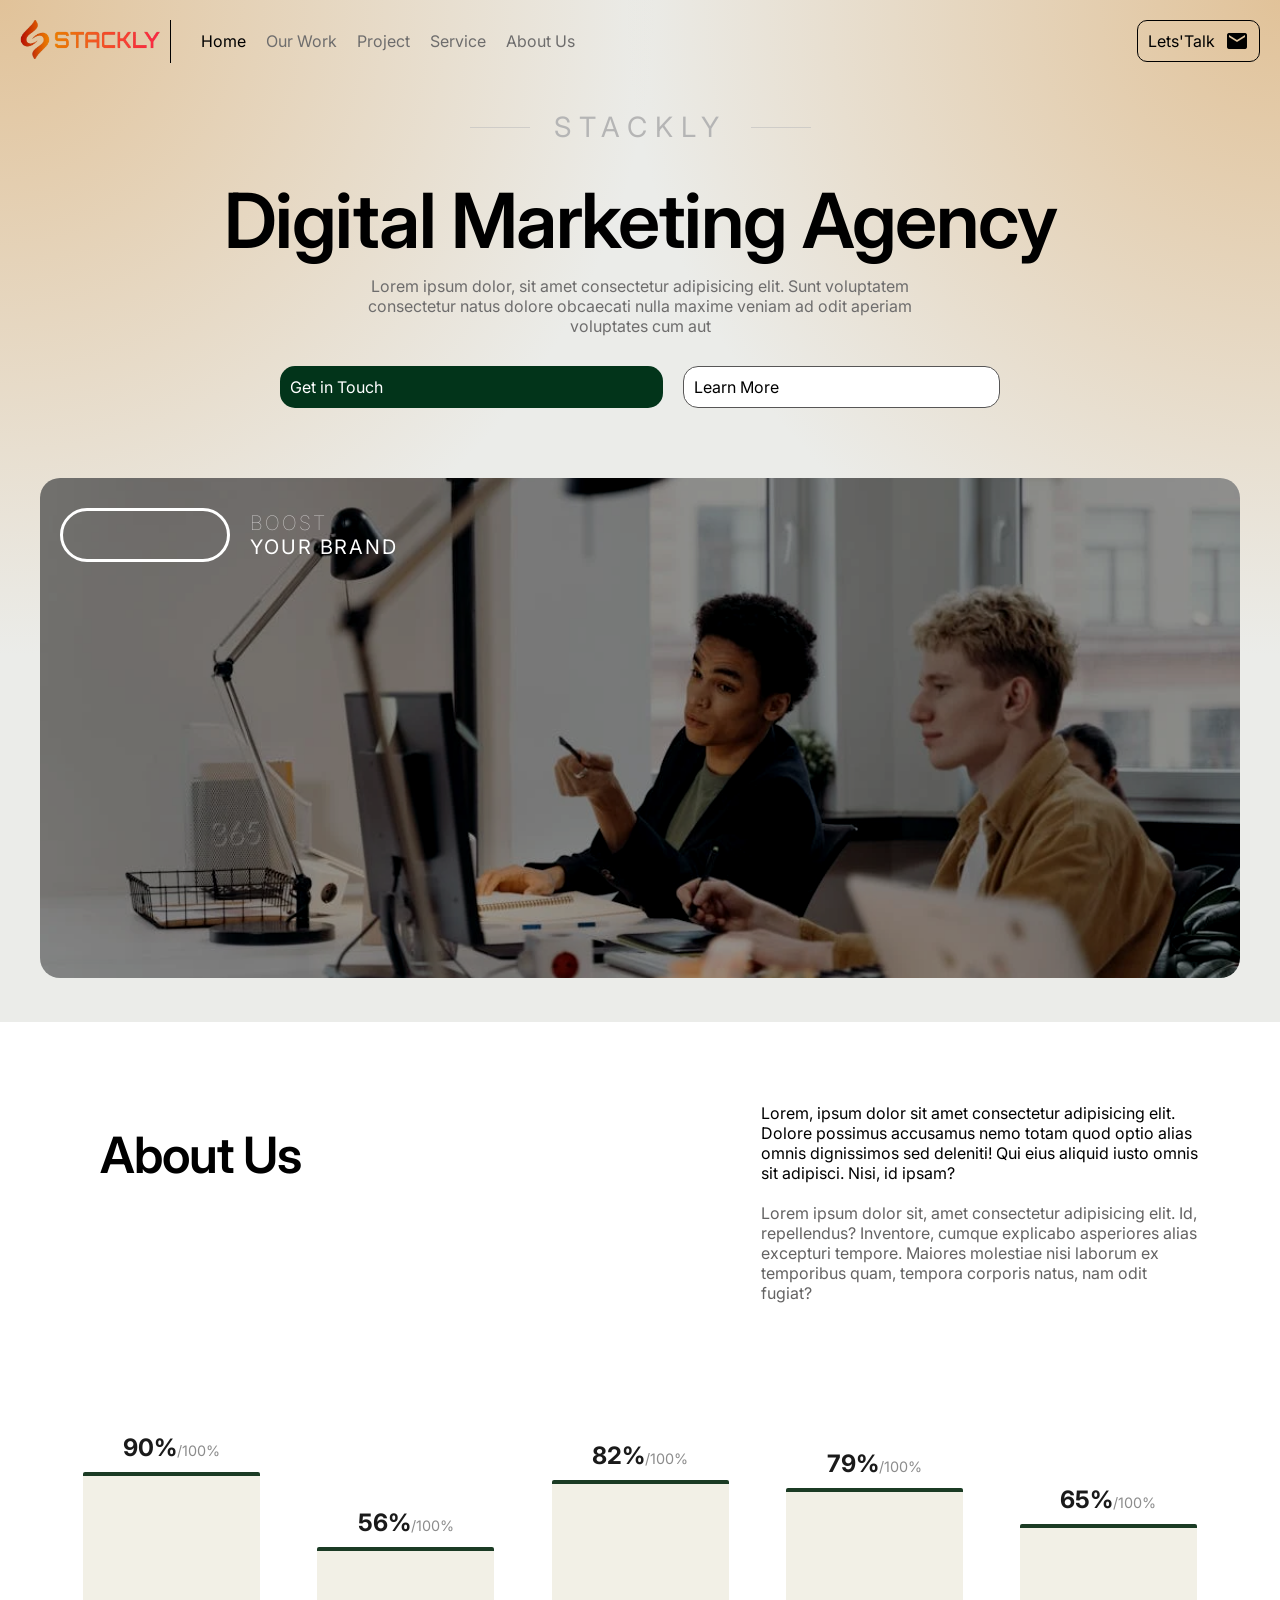
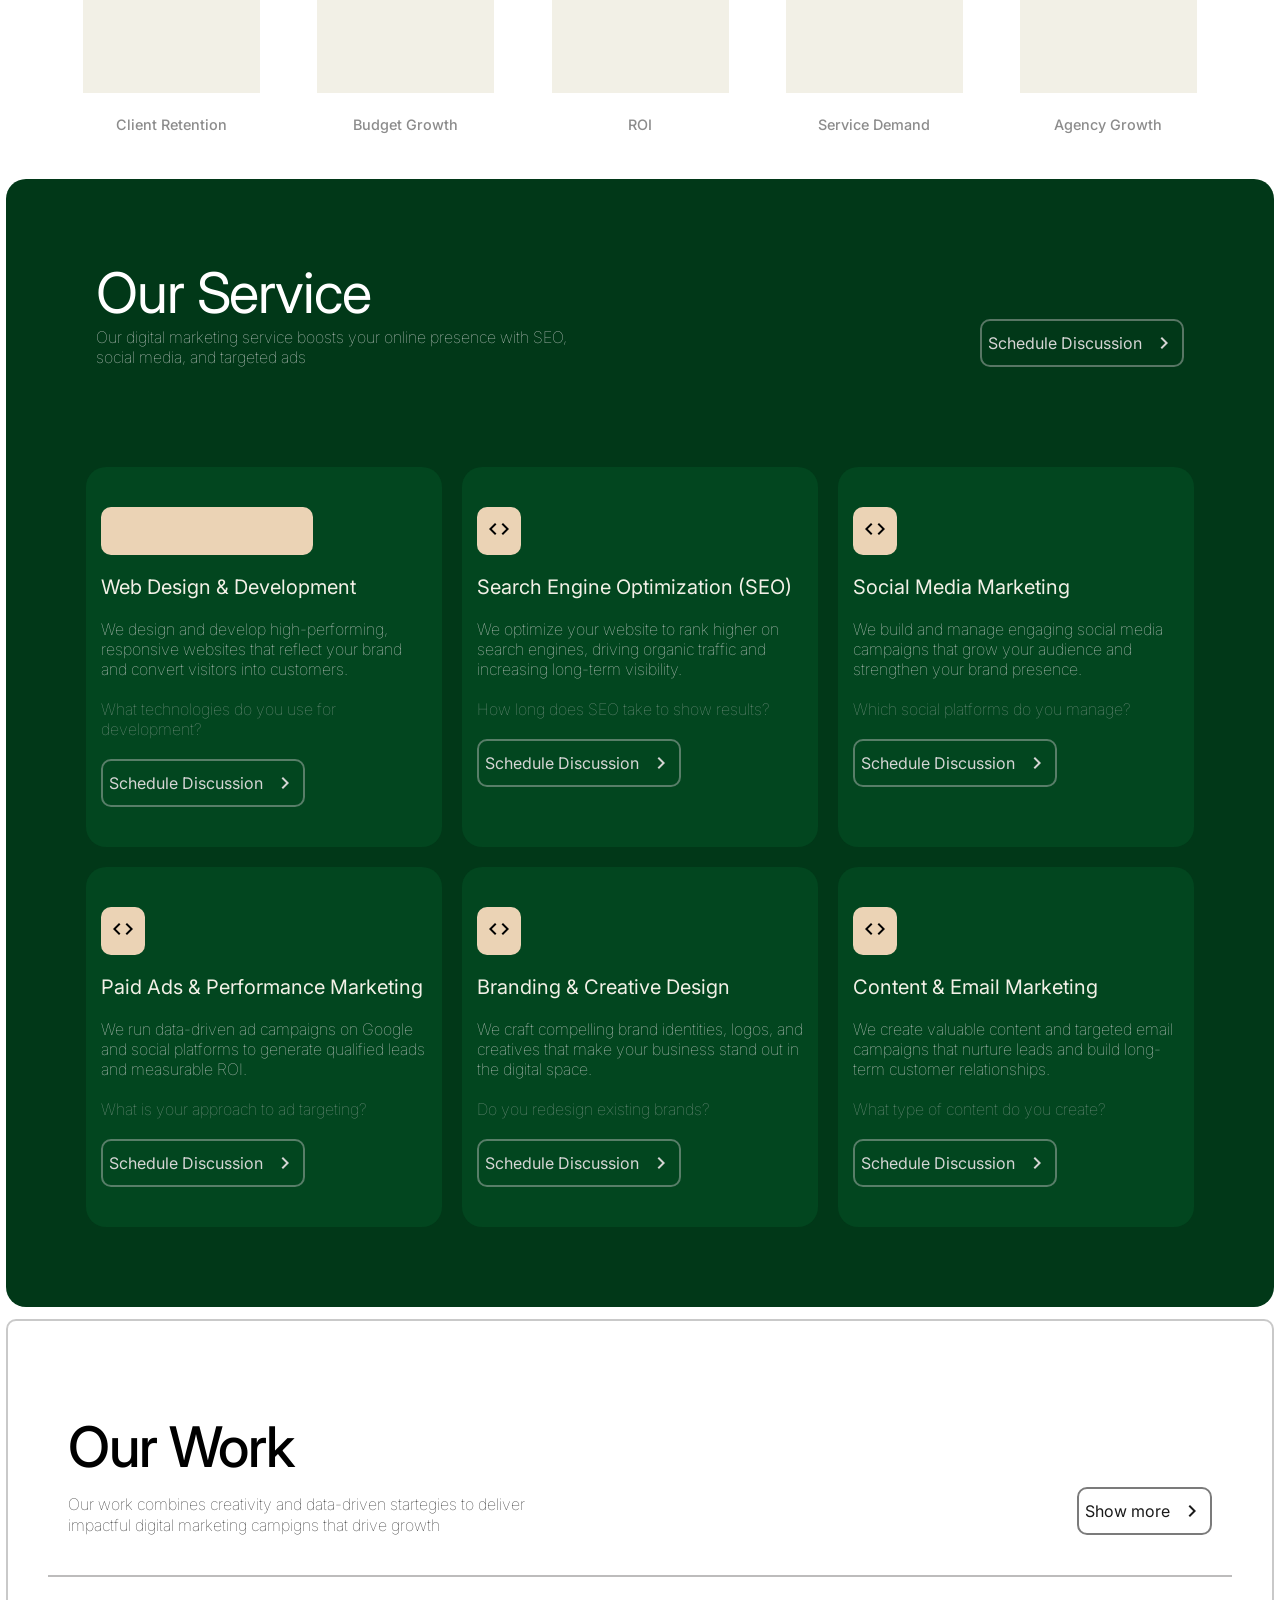
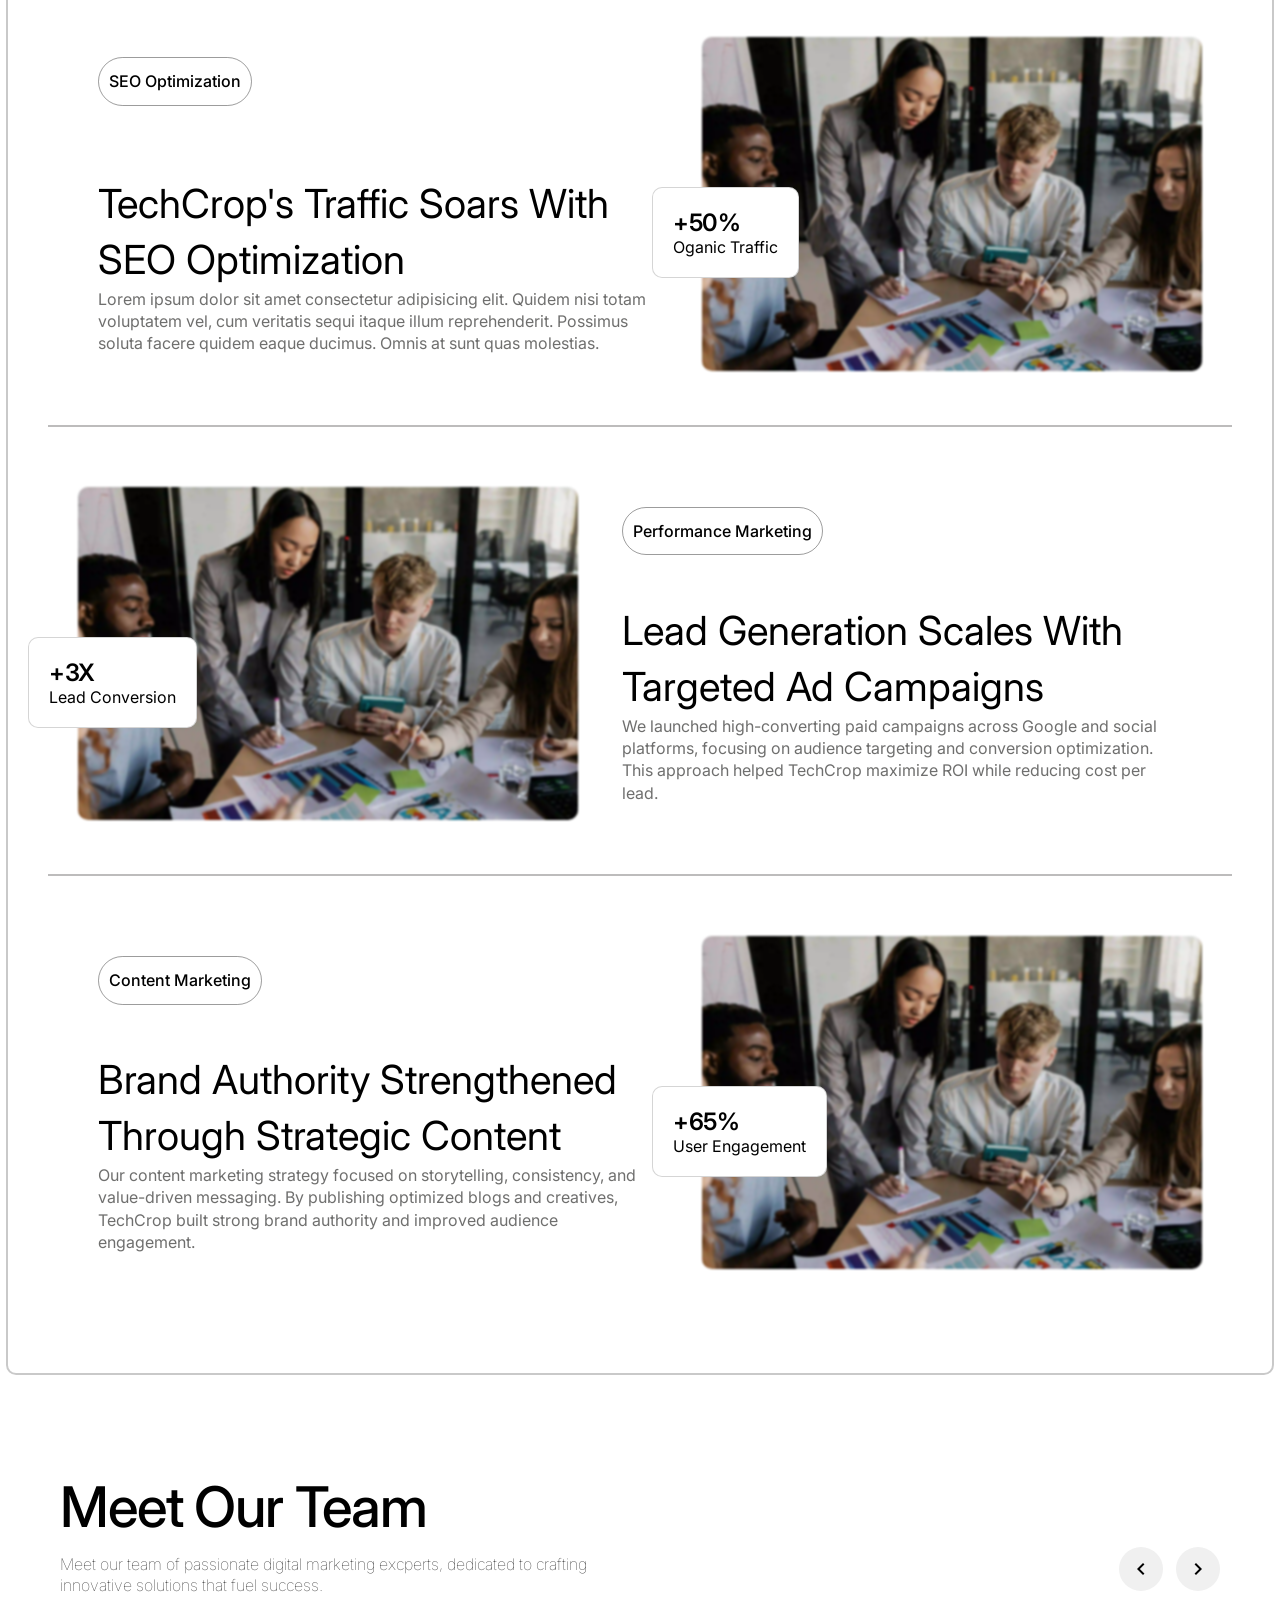
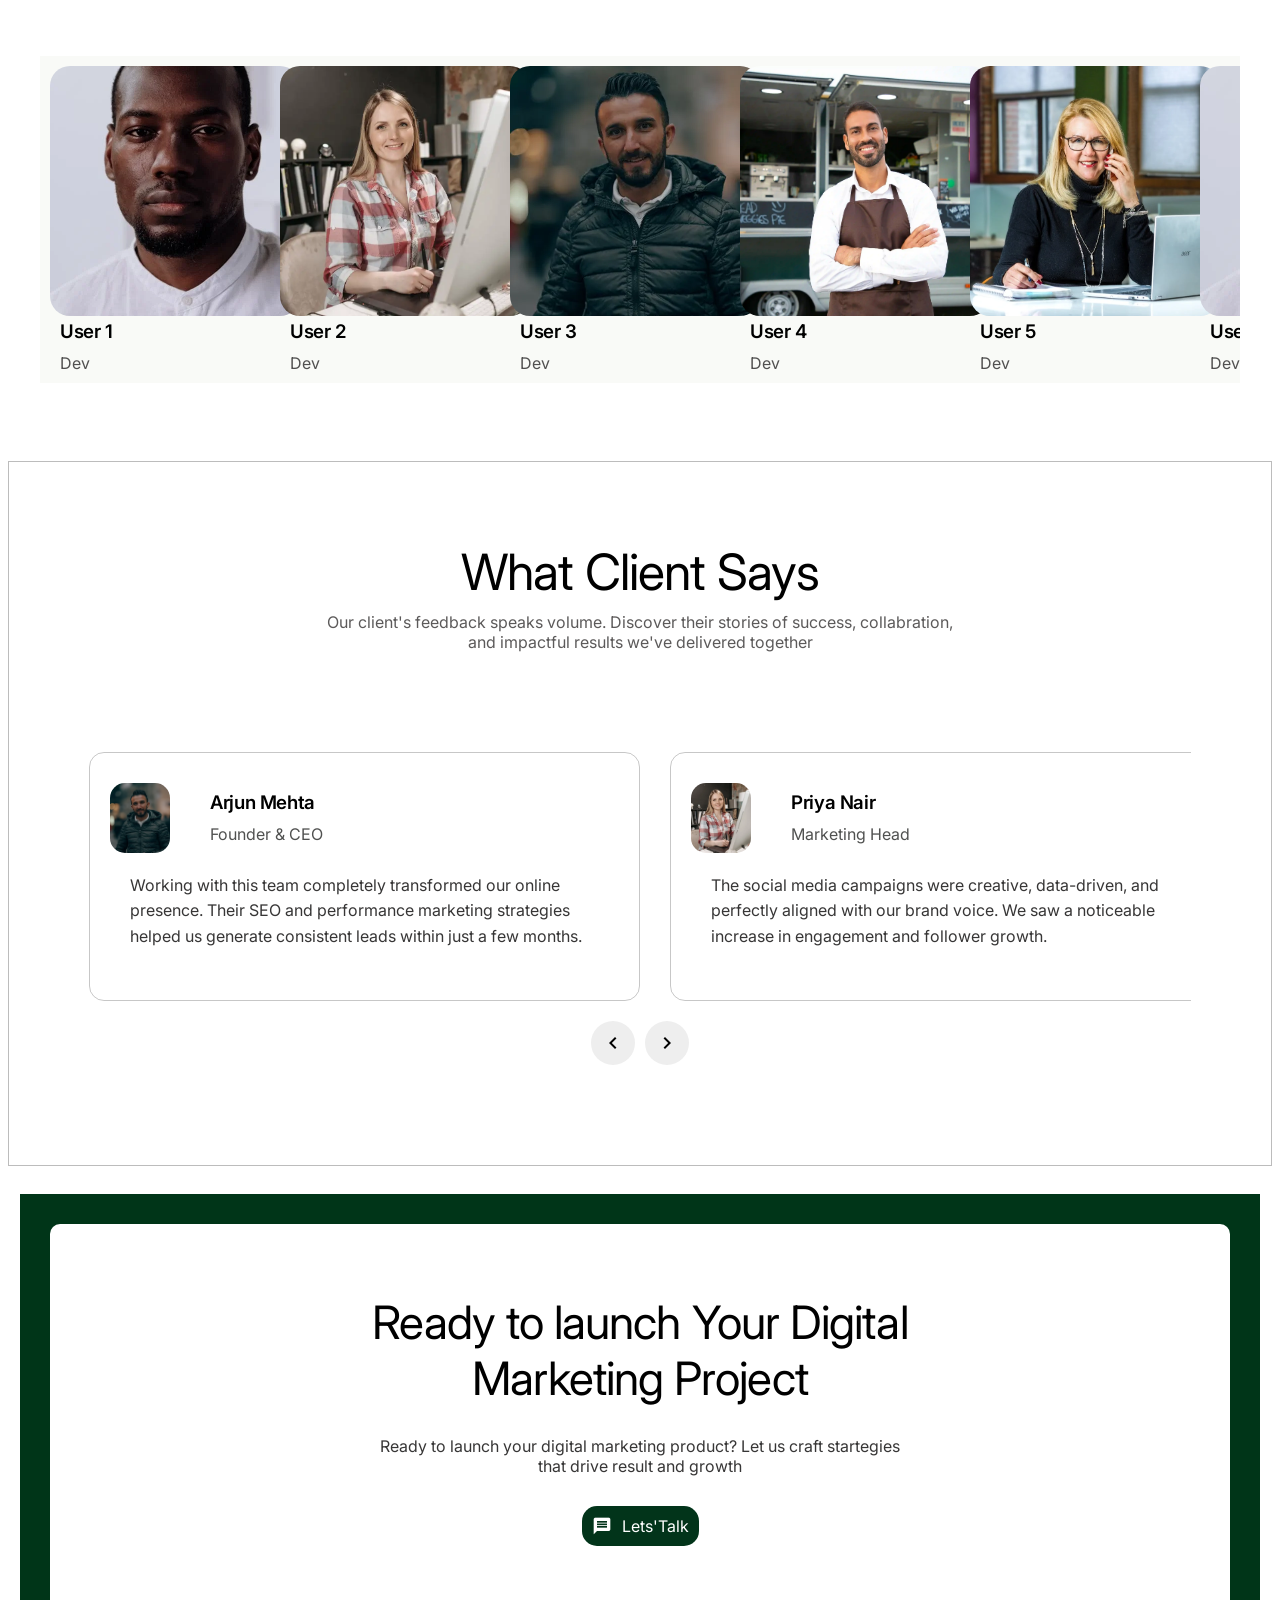
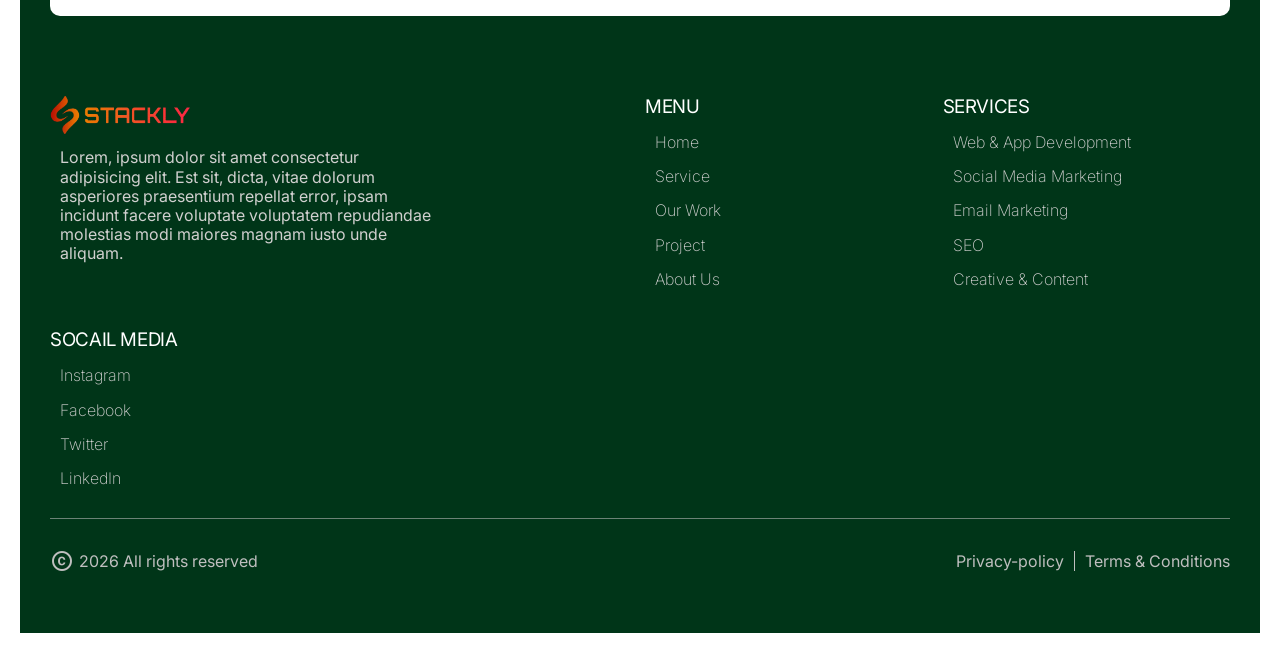
==== commit add830c6: "Added Animations" ====
--- a/index.html
+++ b/index.html
@@ -42,17 +42,17 @@
         <div class="container hero-content">
             <div class="brand-line">
                 <span></span>
-                <h2 class="brand-text">STACKLY</h2>
+                <h2 class="brand-text" data-aos="fade" data-aos-delay="100">STACKLY</h2>
                 <span></span>
             </div>
-            <div class="hero-head">
+            <div class="hero-head" data-aos="fade" data-aos-delay="200">
                 <h1>Digital Marketing Agency</h1>
             </div>
-            <div class="hero-desc">
+            <div class="hero-desc" data-aos="fade" data-aos-delay="300">
                 <p>Lorem ipsum dolor, sit amet consectetur adipisicing elit. Sunt voluptatem consectetur natus dolore
                     obcaecati nulla maxime veniam ad odit aperiam voluptates cum aut</p>
             </div>
-            <div class="hero-btn">
+            <div class="hero-btn" data-aos="fade-up">
                 <a href="404page.html" class="btn-primary">Get in Touch <span
                         class="material-icons">arrow_outward</span> </a>
                 <a href="404page.html" class="btn-secondary">Learn More
@@ -60,7 +60,7 @@
                 </a>
             </div>
         </div>
-        <div class="brand">
+        <div class="brand" data-aos="fade-down">
             <div class="brand-image">
                 <img src="./assets/hero.webp" alt="Hero Image" loading="lazy">
             </div>
@@ -73,7 +73,7 @@
         </div>
     </section>
     <section class="about-us">
-        <div class="about-head">
+        <div class="about-head" data-aos="fade-up">
             <h1 class="sec-head">About Us</h1>
             <div class="about-desc">
                 <p>Lorem, ipsum dolor sit amet consectetur adipisicing elit. Dolore possimus accusamus nemo totam quod
@@ -85,7 +85,7 @@
             </div>
         </div>
 
-        <div class="chart-wrapper">
+        <div class="chart-wrapper" data-aos="fade">
 
             <div class="bar-column">
                 <div class="bar-value">90%<span>/100%</span></div>
@@ -133,7 +133,7 @@
                 </div>
             </div>
             <div class="services-card-grid">
-                <div class="services-card">
+                <div class="services-card" data-aos="fade-left" data-aos-delay="100">
                     <div class="services-icon"><span class="material-icons">terminal</span></div>
                     <div class="services-head">Web Design & Development</div>
                     <div class="services-desc">We design and develop high-performing, responsive websites that reflect
@@ -142,7 +142,7 @@
                     <div class="services-cta"><a href="404page.html" class="btn-transperant">Schedule Discussion <span
                                 class="material-icons">chevron_right</span> </a></div>
                 </div>
-                <div class="services-card">
+                <div class="services-card" data-aos="fade-left" data-aos-delay="200">
                     <div class="services-icon"><span class="material-icons">code</span></div>
                     <div class="services-head">Search Engine Optimization (SEO)</div>
                     <div class="services-desc">We optimize your website to rank higher on search engines, driving
@@ -151,7 +151,7 @@
                     <div class="services-cta"><a href="404page.html" class="btn-transperant">Schedule Discussion <span
                                 class="material-icons">chevron_right</span> </a></div>
                 </div>
-                <div class="services-card">
+                <div class="services-card" data-aos="fade-left" data-aos-delay="300">
                     <div class="services-icon"><span class="material-icons">code</span></div>
                     <div class="services-head">Social Media Marketing</div>
                     <div class="services-desc">We build and manage engaging social media campaigns that grow your
@@ -160,7 +160,7 @@
                     <div class="services-cta"><a href="404page.html" class="btn-transperant">Schedule Discussion <span
                                 class="material-icons">chevron_right</span> </a></div>
                 </div>
-                <div class="services-card">
+                <div class="services-card" data-aos="fade-right" data-aos-delay="300">
                     <div class="services-icon"><span class="material-icons">code</span></div>
                     <div class="services-head">Paid Ads & Performance Marketing</div>
                     <div class="services-desc">We run data-driven ad campaigns on Google and social platforms to
@@ -170,7 +170,7 @@
                     <div class="services-cta"><a href="404page.html" class="btn-transperant">Schedule Discussion <span
                                 class="material-icons">chevron_right</span> </a></div>
                 </div>
-                <div class="services-card">
+                <div class="services-card" data-aos="fade-right" data-aos-delay="400">
                     <div class="services-icon"><span class="material-icons">code</span></div>
                     <div class="services-head">Branding & Creative Design</div>
                     <div class="services-desc">We craft compelling brand identities, logos, and creatives that make your
@@ -179,7 +179,7 @@
                     <div class="services-cta"><a href="404page.html" class="btn-transperant">Schedule Discussion <span
                                 class="material-icons">chevron_right</span> </a></div>
                 </div>
-                <div class="services-card">
+                <div class="services-card" data-aos="fade-right" data-aos-delay="500">
                     <div class="services-icon"><span class="material-icons">code</span></div>
                     <div class="services-head">Content & Email Marketing</div>
                     <div class="services-desc">We create valuable content and targeted email campaigns that nurture
@@ -205,7 +205,7 @@
             </div>
             <div class="work-content-container">
                 <div class="work-content">
-                    <div class="work-content-text">
+                    <div class="work-content-text" data-aos="fade-up" data-aos-delay="100">
                         <div class="work-chips-head">SEO Optimization</div>
                         <div>
                             <div class="work-head-content">TechCrop's Traffic Soars With SEO Optimization</div>
@@ -216,7 +216,7 @@
                                 eaque ducimus. Omnis at sunt quas molestias.</div>
                         </div>
                     </div>
-                    <div class="work-image">
+                    <div class="work-image" data-aos="fade-down" data-aos-delay="100">
                         <img src="./assets/work1.webp" alt="Image" loading="lazy">
                         <div class="work-overlay">
                             <h1>+50%</h1>
@@ -224,7 +224,7 @@
                         </div>
                     </div>
                 </div>
-                <div class="work-content rev">
+                <div class="work-content rev" data-aos="fade-down" data-aos-delay="100">
                     <div class="work-content-text">
                         <div class="work-chips-head">Performance Marketing</div>
                         <div>
@@ -239,7 +239,7 @@
                             </div>
                         </div>
                     </div>
-                    <div class="work-image">
+                    <div class="work-image" data-aos="fade-up" data-aos-delay="100">
                         <img src="./assets/work1.webp" alt="Image" loading="lazy">
                         <div class="work-overlay">
                             <h1>+3X</h1>
@@ -247,7 +247,7 @@
                         </div>
                     </div>
                 </div>
-                <div class="work-content">
+                <div class="work-content" data-aos="fade-up" data-aos-delay="100">
                     <div class="work-content-text">
                         <div class="work-chips-head">Content Marketing</div>
                         <div>
@@ -262,7 +262,7 @@
                             </div>
                         </div>
                     </div>
-                    <div class="work-image">
+                    <div class="work-image" data-aos="fade-down" data-aos-delay="100">
                         <img src="./assets/work1.webp" alt="Image" loading="lazy">
                         <div class="work-overlay">
                             <h1>+65%</h1>
@@ -287,7 +287,7 @@
                 </div>
             </div>
             <div class="team-slider">
-                <div class="team-grid">
+                <div class="team-grid" data-aos="fade-up">
                     <div class="team-content"><img src="./assets/team1.webp" alt="P1">
                         <div class="team-info">
                             <h3>User 1</h3><span class="team-role">Dev</span>
@@ -342,7 +342,7 @@
             </div>
         </div>
     </section>
-    <section class="client">
+    <section class="client" data-aos="fade-down">
         <div class="client-container">
             <div class="client-head">
                 <h1>What Client Says</h1>
@@ -437,7 +437,7 @@
     </section>
     <section class="footer-cta">
         <div class="footer-cta-container">
-            <div class="cta">
+            <div class="cta" data-aos="zoom-in">
                 <div class="cta-container">
                     <h1>Ready to launch Your Digital <br> Marketing Project</h1>
                     <p>Ready to launch your digital marketing product? Let us craft startegies <br> that drive result
@@ -449,13 +449,13 @@
             </div>
             <footer>
                 <div class="footer-container">
-                    <div class="footer-logo">
+                    <div class="footer-logo" data-aos="fade-up" data-aos-delay="100">
                         <img src="./assets/stackly-logo.webp" alt="LOGO" class="logo">
                         <p>Lorem, ipsum dolor sit amet consectetur adipisicing elit. Est sit, dicta, vitae dolorum
                             asperiores praesentium repellat error, ipsam incidunt facere voluptate voluptatem
                             repudiandae molestias modi maiores magnam iusto unde aliquam.</p>
                     </div>
-                    <div class="footer-content">
+                    <div class="footer-content" data-aos="fade-up" data-aos-delay="200">
                         <h3 class="footer-head">Menu</h3>
                         <a href="index.html">Home</a>
                         <a href="404page.html">Service</a>
@@ -463,7 +463,7 @@
                         <a href="404page.html">Project </a>
                         <a href="404page.html">About Us</a>
                     </div>
-                    <div class="footer-content">
+                    <div class="footer-content" data-aos="fade-up" data-aos-delay="300">
                         <h3 class="footer-head">Services</h3>
                         <a href="404page.html">Web & App Development</a>
                         <a href="404page.html">Social Media Marketing</a>
@@ -471,7 +471,7 @@
                         <a href="404page.html">SEO </a>
                         <a href="404page.html">Creative & Content</a>
                     </div>
-                    <div class="footer-content">
+                    <div class="footer-content" data-aos="fade-up" data-aos-delay="400">
                         <h3 class="footer-head">Socail Media</h3>
                         <a href="404page.html">Instagram</a>
                         <a href="404page.html">Facebook</a>
@@ -479,7 +479,7 @@
                         <a href="404page.html">LinkedIn </a>
                     </div>
                 </div>
-                <div class="footer-copy">
+                <div class="footer-copy" data-aos="fade" data-aos-delay="500">
                     <p> <span class="material-icons"> copyright</span> 2026 All rights reserved</p>
                     <div class="legel-link">
                         <a href="404page.html" class="legel-bor">Privacy-policy</a>
@@ -489,6 +489,16 @@
             </footer>
         </div>
     </section>
+    <script src="https://unpkg.com/aos@next/dist/aos.js"></script>
+    <script>
+        AOS.init({
+            duration: 600,
+            easing: 'ease-out',
+            once: true,
+            offset: 50,
+            // disable: 'mobile'
+        });
+    </script>
     <script>
         const header = document.getElementById('main-header');
         window.addEventListener('scroll', () => {
--- a/style.css
+++ b/style.css
@@ -499,6 +499,7 @@
     /* height: 100vh; */
     border-radius: 20px;
     padding: 30px;
+    overflow-x: hidden;
 }
 
 .services-head-content {
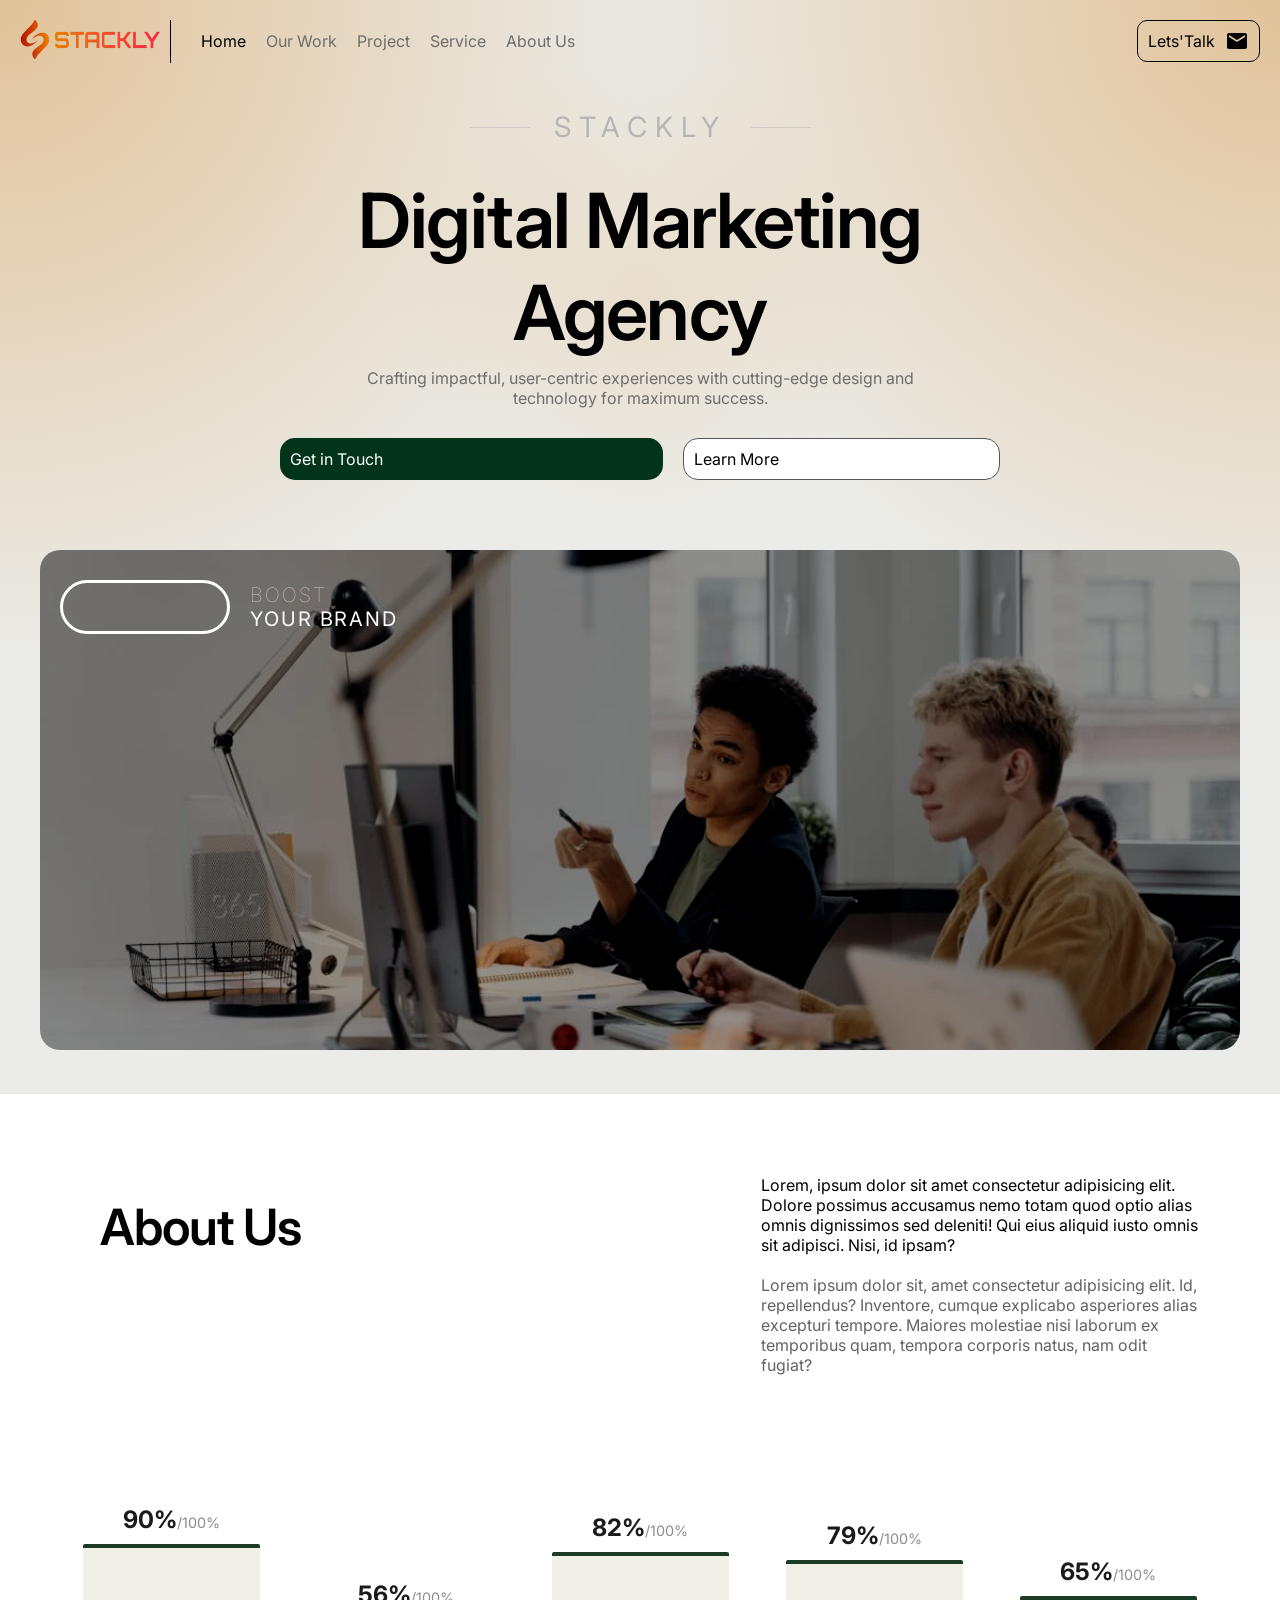
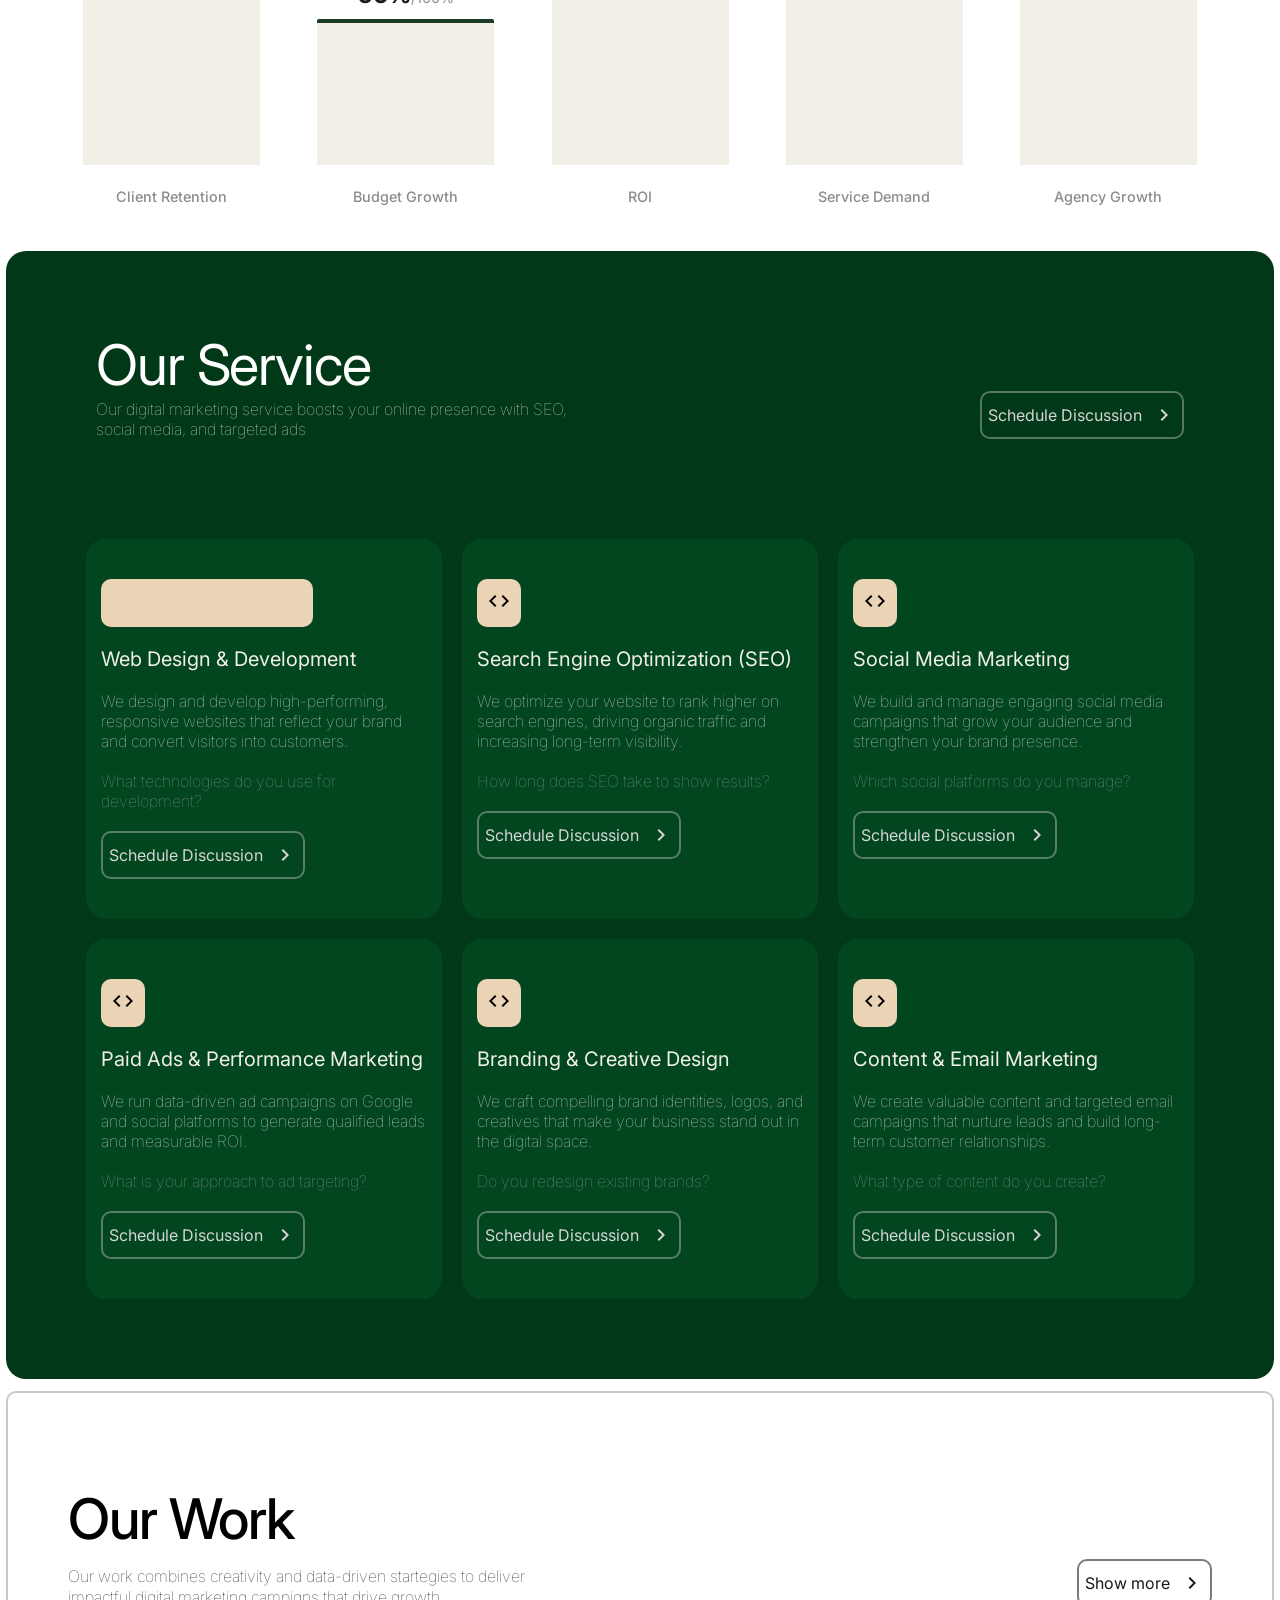
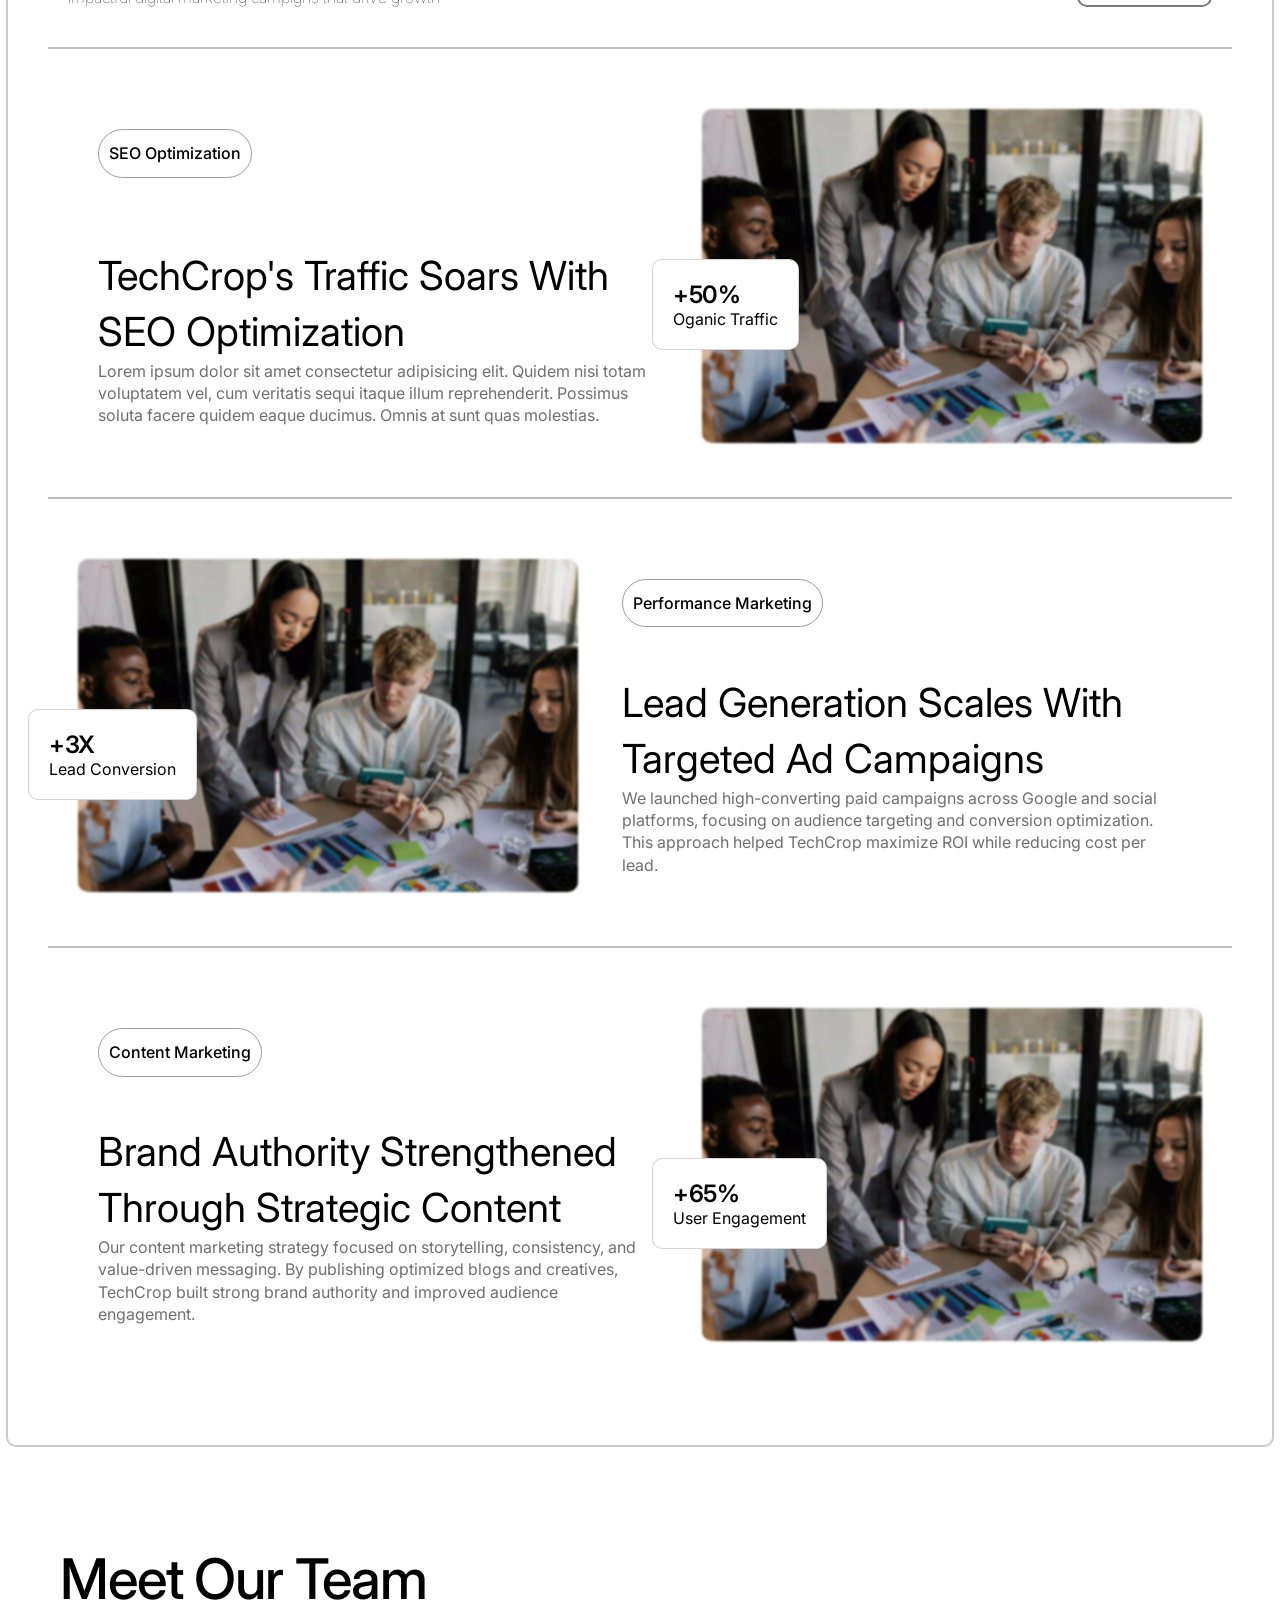
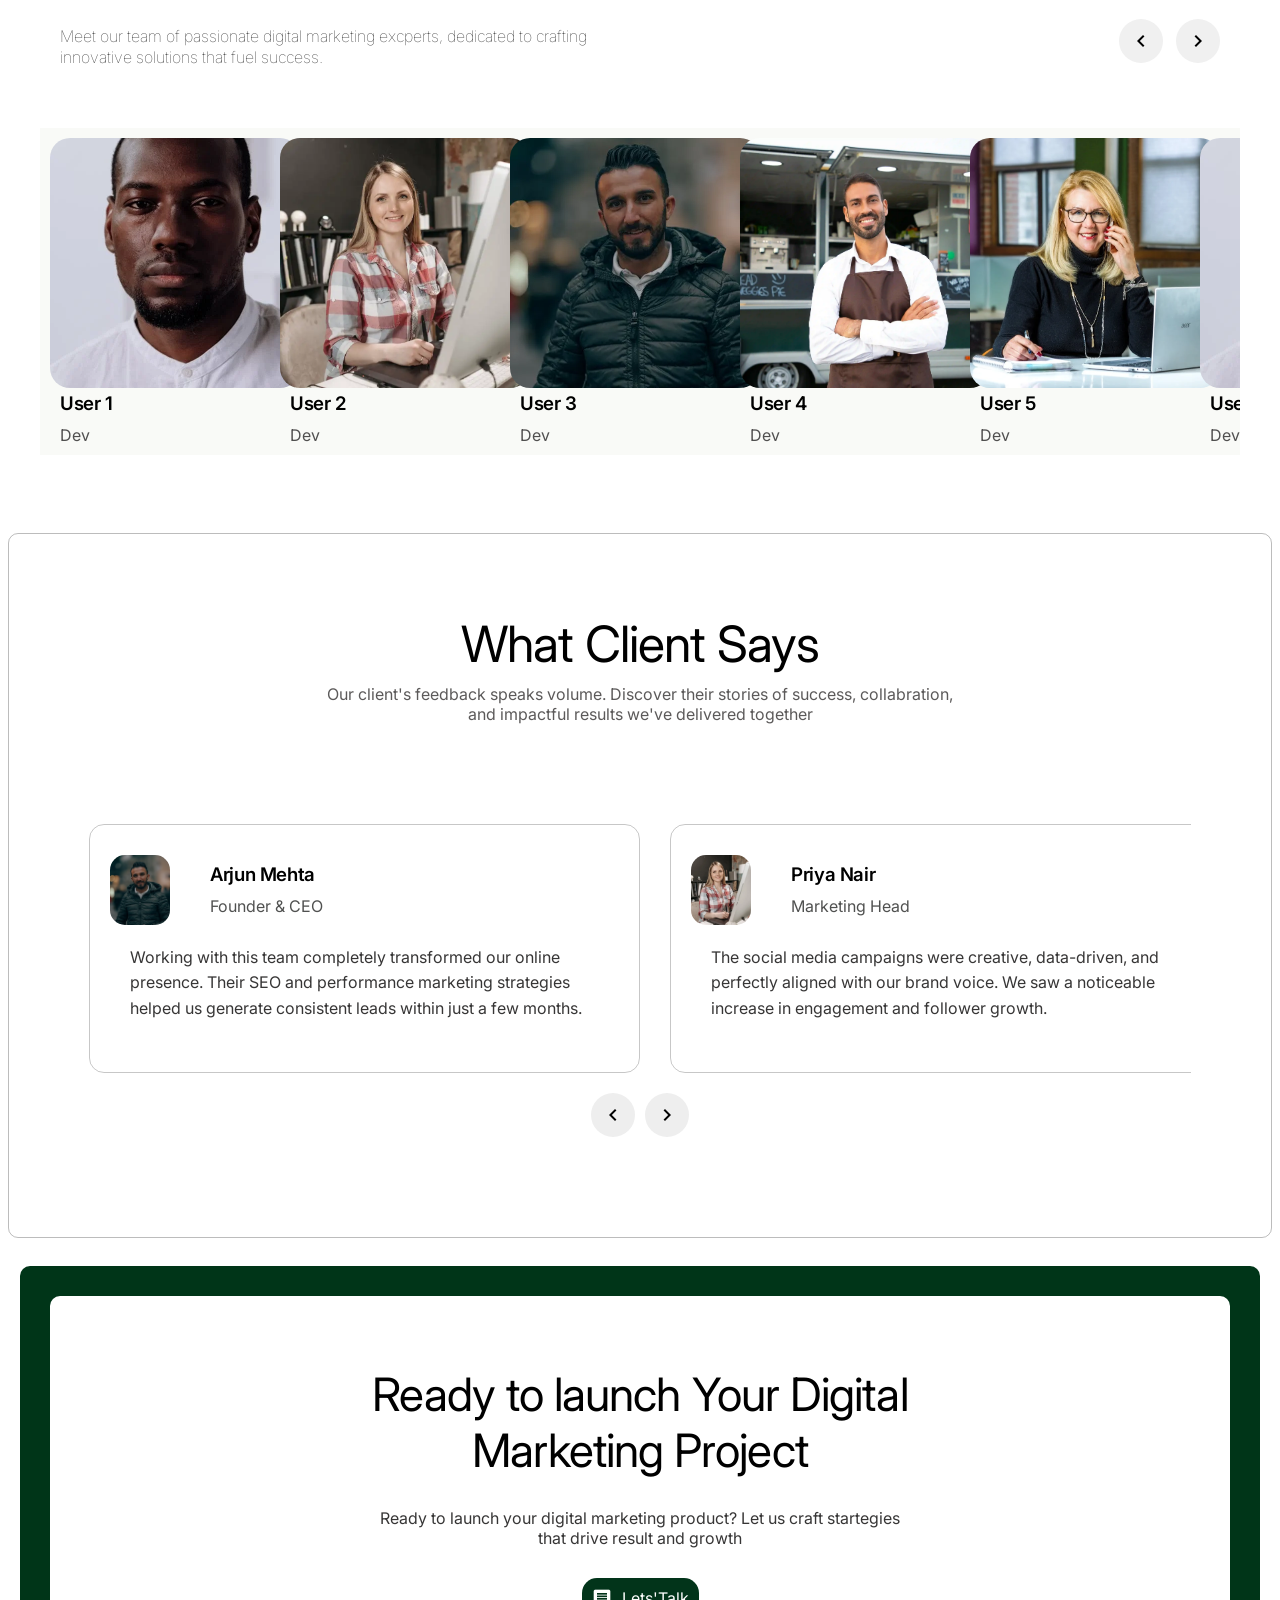
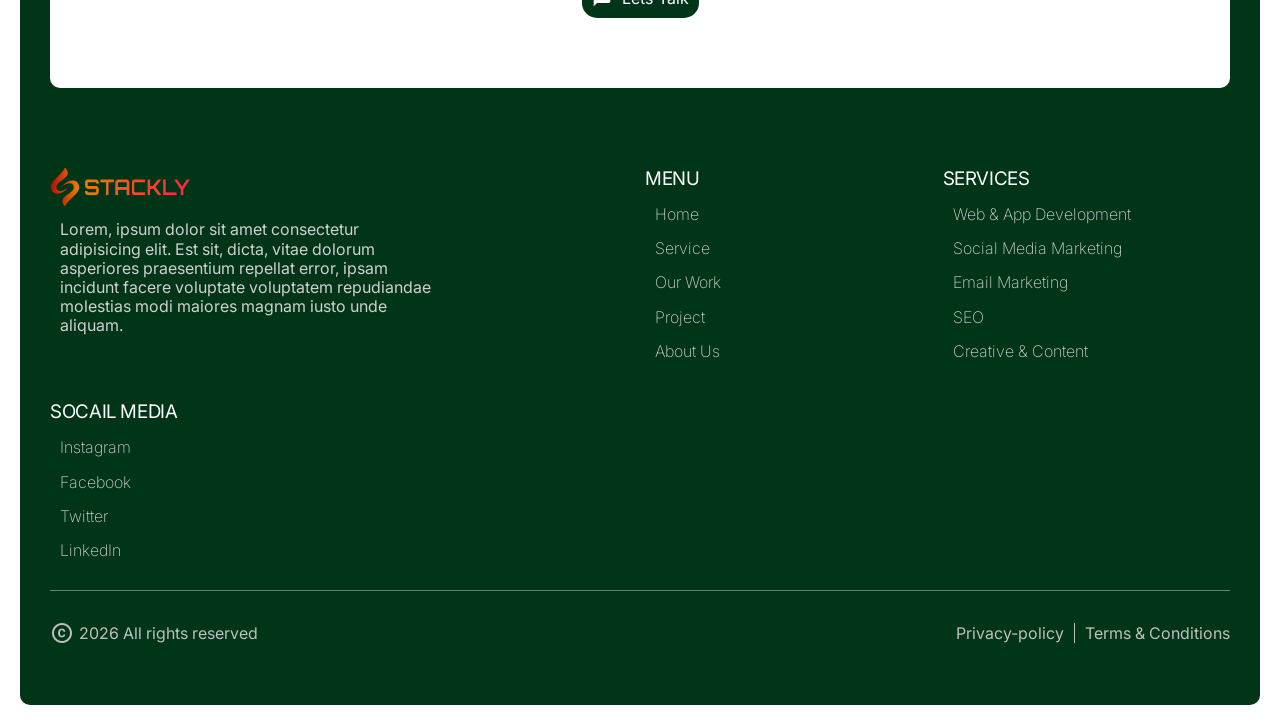
==== commit 41ea6501: "Added Hero Animation and Refined Code" ====
--- a/index.html
+++ b/index.html
@@ -39,25 +39,33 @@
         </div>
     </header>
     <section class="hero">
-        <div class="container hero-content">
-            <div class="brand-line">
-                <span></span>
-                <h2 class="brand-text" data-aos="fade" data-aos-delay="100">STACKLY</h2>
-                <span></span>
-            </div>
-            <div class="hero-head" data-aos="fade" data-aos-delay="200">
-                <h1>Digital Marketing Agency</h1>
-            </div>
-            <div class="hero-desc" data-aos="fade" data-aos-delay="300">
-                <p>Lorem ipsum dolor, sit amet consectetur adipisicing elit. Sunt voluptatem consectetur natus dolore
-                    obcaecati nulla maxime veniam ad odit aperiam voluptates cum aut</p>
-            </div>
-            <div class="hero-btn" data-aos="fade-up">
-                <a href="404page.html" class="btn-primary">Get in Touch <span
-                        class="material-icons">arrow_outward</span> </a>
-                <a href="404page.html" class="btn-secondary">Learn More
-                    <span class="material-icons">south_east</span>
-                </a>
+        <div class="hero-section" id="hero">
+            <div class="container hero-content" id="tilt-content">
+
+                <div class="brand-line">
+                    <span></span>
+                    <h2 class="brand-text">STACKLY</h2>
+                    <span></span>
+                </div>
+                <div class="hero-head" data-aos="fade-up">
+                    <h1>Digital Marketing<br>Agency</h1>
+                </div>
+
+                <div class="hero-desc">
+                    <p>Crafting impactful, user-centric experiences with cutting-edge design and technology for maximum
+                        success.</p>
+                </div>
+
+                <div class="hero-btn">
+                    <a href="404page.html" class="btn-primary">
+                        Get in Touch
+                        <span class="material-icons">arrow_outward</span>
+                    </a>
+                    <a href="404page.html" class="btn-secondary">
+                        Learn More
+                        <span class="material-icons">south_east</span>
+                    </a>
+                </div>
             </div>
         </div>
         <div class="brand" data-aos="fade-down">
@@ -515,27 +523,20 @@
             const btnLeft = document.getElementById('btn-left');
             const btnRight = document.getElementById('btn-right');
 
-            // Configuration
             let currentIndex = 0;
             const totalItems = document.querySelectorAll('.team-content').length;
 
-            // --- UPDATED LOGIC HERE ---
-            // If screen is <= 768px, return 1. Otherwise return 6.
             const getItemsToShow = () => window.innerWidth <= 768 ? 1 : 6;
 
             let itemsToShow = getItemsToShow();
             let maxIndex = totalItems - itemsToShow;
 
-            // Auto-play state
             let autoPlayDirection = 1;
             let autoPlayInterval;
 
-            // Recalculate on window resize
             window.addEventListener('resize', () => {
                 itemsToShow = getItemsToShow();
                 maxIndex = totalItems - itemsToShow;
-
-                // Safety check: if we resized and index is now out of bounds
                 if (currentIndex > maxIndex) currentIndex = maxIndex;
 
                 updateCarousel();
@@ -545,13 +546,10 @@
                 if (currentIndex < 0) currentIndex = 0;
                 if (currentIndex > maxIndex) currentIndex = maxIndex;
 
-                // Math: If showing 1 item, move 100% per slide.
-                // If showing 6 items, move 16.66% per slide.
                 const percentage = currentIndex * (100 / itemsToShow);
                 track.style.transform = `translateX(-${percentage}%)`;
             }
 
-            // --- Auto Play (Ping Pong) ---
             function startAutoPlay() {
                 stopAutoPlay();
                 autoPlayInterval = setInterval(() => {
@@ -559,10 +557,10 @@
 
                     if (currentIndex >= maxIndex) {
                         currentIndex = maxIndex;
-                        autoPlayDirection = -1; // Reverse to Left
+                        autoPlayDirection = -1;
                     } else if (currentIndex <= 0) {
                         currentIndex = 0;
-                        autoPlayDirection = 1; // Reverse to Right
+                        autoPlayDirection = 1;
                     }
 
                     updateCarousel();
@@ -573,7 +571,6 @@
                 clearInterval(autoPlayInterval);
             }
 
-            // Buttons
             btnRight.addEventListener('click', () => {
                 stopAutoPlay();
                 if (currentIndex < maxIndex) {
@@ -592,7 +589,6 @@
                 startAutoPlay();
             });
 
-            // Init
             updateCarousel();
             startAutoPlay();
         });
@@ -603,20 +599,17 @@
             const btnNext = document.getElementById('review-next');
             const btnPrev = document.getElementById('review-prev');
 
-            // Configuration
             let currentIndex = 0;
             const totalItems = document.querySelectorAll('.client-card').length;
 
-            // LOGIC: Show 1 on mobile, 2 on desktop
             const getItemsToShow = () => window.innerWidth <= 768 ? 1 : 2;
 
             let itemsToShow = getItemsToShow();
             let maxIndex = totalItems - itemsToShow;
 
-            let autoPlayDirection = 1; // 1 = Forward, -1 = Backward
+            let autoPlayDirection = 1;
             let autoPlayInterval;
 
-            // Handle Resize
             window.addEventListener('resize', () => {
                 itemsToShow = getItemsToShow();
                 maxIndex = totalItems - itemsToShow;
@@ -625,41 +618,34 @@
             });
 
             function updateCarousel() {
-                // Safety check for bounds
                 if (currentIndex < 0) currentIndex = 0;
                 if (currentIndex > maxIndex) currentIndex = maxIndex;
 
-                // Math: 
-                // If showing 2 items: move 50% per slide.
-                // If showing 1 item: move 100% per slide.
                 const percentage = currentIndex * (100 / itemsToShow);
                 track.style.transform = `translateX(-${percentage}%)`;
             }
 
-            // --- Auto Play (Ping Pong) ---
             function startAutoPlay() {
-                stopAutoPlay(); // Clear existing
+                stopAutoPlay();
                 autoPlayInterval = setInterval(() => {
                     currentIndex += autoPlayDirection;
 
-                    // Bounce logic
                     if (currentIndex >= maxIndex) {
                         currentIndex = maxIndex;
-                        autoPlayDirection = -1; // Switch to moving Left
+                        autoPlayDirection = -1;
                     } else if (currentIndex <= 0) {
                         currentIndex = 0;
-                        autoPlayDirection = 1; // Switch to moving Right
+                        autoPlayDirection = 1;
                     }
 
                     updateCarousel();
-                }, 3500); // 3.5 seconds per slide
+                }, 3500);
             }
 
             function stopAutoPlay() {
                 clearInterval(autoPlayInterval);
             }
 
-            // Button Events
             btnNext.addEventListener('click', () => {
                 stopAutoPlay();
                 if (currentIndex < maxIndex) {
@@ -678,7 +664,6 @@
                 startAutoPlay();
             });
 
-            // Initialize
             updateCarousel();
             startAutoPlay();
         });
@@ -703,11 +688,34 @@
         hamburger.addEventListener("click", openMenu);
         closeMenu.addEventListener("click", closeNav);
 
-        // Optional: close menu when clicking a link
         document.querySelectorAll(".nav-items a").forEach(link => {
             link.addEventListener("click", closeNav);
         });
     </script>
+    <script>
+        const heroSection = document.getElementById('hero');
+        const content = document.getElementById('tilt-content');
+
+        heroSection.addEventListener('mousemove', (e) => {
+            const { clientX, clientY } = e;
+            const { offsetWidth, offsetHeight } = heroSection;
+
+            const xPos = (clientX / offsetWidth) * 100;
+            const yPos = (clientY / offsetHeight) * 100;
+
+            heroSection.style.setProperty('--mouse-x', `${xPos}%`);
+            heroSection.style.setProperty('--mouse-y', `${yPos}%`);
+
+            const moveX = (clientX - offsetWidth / 2) / 40;
+            const moveY = (clientY - offsetHeight / 2) / 40;
+
+            content.style.transform = `translate(${moveX}px, ${moveY}px)`;
+        });
+
+        heroSection.addEventListener('mouseleave', () => {
+            content.style.transform = `translate(0px, 0px)`;
+        });
+    </script>
 </body>
 
 </html>
--- a/style.css
+++ b/style.css
@@ -6,9 +6,7 @@
 :root {
     --bg-color: #F9F7F2;
     --bar-color: #F2F0E6;
-    /* The bar fill color */
     --accent-color: #1B3B24;
-    /* The green top border */
     --text-main: #1a1a1a;
     --text-sub: #8c8c8c;
 }
@@ -54,6 +52,7 @@
     border-radius: 15px;
     text-align: center;
     color: white;
+    transition: all 0.3s ease-in;
 }
 
 .btn-secondary {
@@ -66,6 +65,7 @@
     text-align: center;
     color: black;
     border: 1px solid rgb(87, 86, 86);
+    transition: all 0.3s ease-in;
 }
 
 .btn-primary span {
@@ -74,6 +74,21 @@
 
 .btn-secondary span {
     font-size: 20px;
+}
+
+.btn-secondary:hover {
+    background-color: #02341a;
+    color: white;
+}
+
+.btn-primary:hover {
+    background-color: white;
+    color: black;
+}
+
+.btn-transperant:hover {
+    background-color: #003518;
+    color: white !important;
 }
 
 header {
@@ -249,6 +264,7 @@
     background-repeat: no-repeat;
     background-color: #ebece9;
     border-bottom: 1px solid white;
+    transition: all 0.3s ease;
 }
 
 .hero-content {
@@ -259,6 +275,9 @@
     align-items: center;
     justify-content: center;
     gap: 10px;
+    background: radial-gradient(600px circle at var(--mouse-x, 50%) var(--mouse-y, 50%),
+            rgba(230, 200, 160, 0.4),
+            transparent 40%)
 }
 
 .brand-line {
@@ -288,6 +307,13 @@
 .hero-head h1 {
     text-align: center;
     font-size: 76px;
+    /* transform: translateY(120%);
+    animation: revealText 1s cubic-bezier(0.16, 1, 0.3, 1) 0.4s forwards; */
+}
+
+.hero-content:hover .brand-line span {
+    width: 100px;
+    background-color: var(--accent-color);
 }
 
 @media (max-width:678px) {
@@ -322,6 +348,8 @@
     font-size: 16px;
     max-width: 600px;
     color: var(--light-white);
+    animation: fadeUp 0.8s ease-out 1s forwards;
+
 }
 
 .hero-btn {
@@ -329,6 +357,29 @@
     flex-direction: row;
     gap: 20px;
     margin-top: 20px;
+    animation: fadeUp 0.8s ease-out 1s forwards;
+}
+
+@keyframes revealText {
+    0% {
+        transform: translateY(120%);
+    }
+
+    100% {
+        transform: translateY(0);
+    }
+}
+
+@keyframes fadeUp {
+    0% {
+        opacity: 0;
+        transform: translateY(20px);
+    }
+
+    100% {
+        opacity: 1;
+        transform: translateY(0);
+    }
 }
 
 .brand {
@@ -530,6 +581,7 @@
     border: 2px solid rgba(195, 195, 195, 0.447);
     border-radius: 10px;
     color: #d5d5d4;
+    transition: all 0.3s ease;
 }
 
 .services-card-grid {
@@ -845,6 +897,7 @@
     padding: 30px 40px;
     border: 1px solid rgba(0, 0, 0, 0.262);
     padding-top: 50px;
+    border-radius: 10px;
 }
 
 .client-head {
@@ -964,6 +1017,7 @@
 .footer-cta-container {
     background-color: #003518;
     padding: 30px;
+    border-radius: 10px;
 }
 
 .cta {
